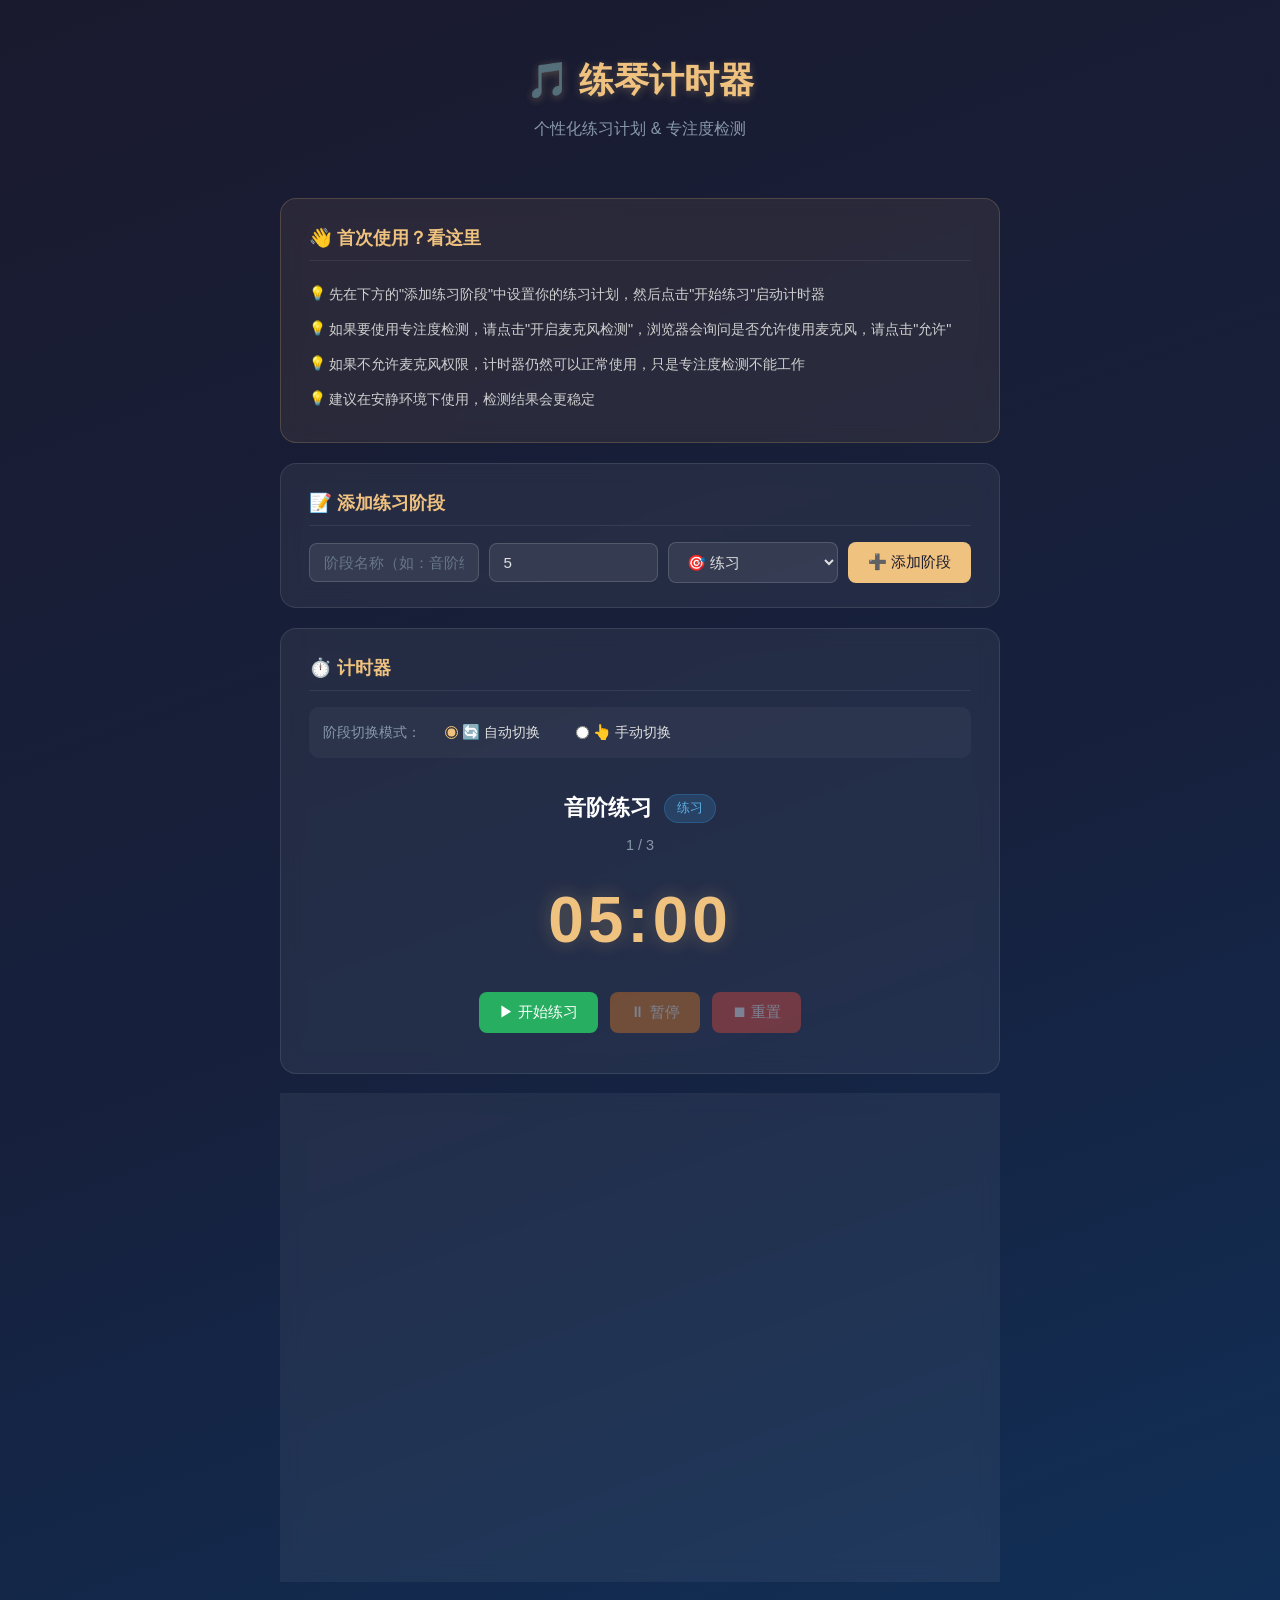
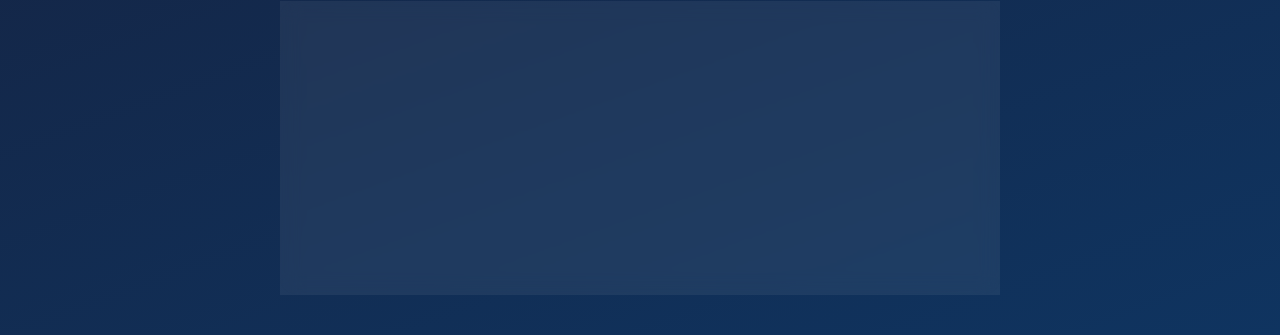
==== index.html @ 2e5b9e62 "Add files via upload" ====
<!DOCTYPE html>
<html lang="zh-CN">
<head>
    <meta charset="UTF-8">
    <meta name="viewport" content="width=device-width, initial-scale=1.0">
    <title>个性化练琴计时器与专注度检测</title>
    <link rel="stylesheet" href="style.css">
</head>
<body>
    <div class="container">
        <!-- 页面标题 -->
        <header>
            <h1>🎵 练琴计时器</h1>
            <p class="subtitle">个性化练习计划 & 专注度检测</p>
        </header>

        <!-- 首次使用提示 -->
        <section class="welcome-tips">
            <h2>👋 首次使用？看这里</h2>
            <ul class="tips-list">
                <li>先在下方的"添加练习阶段"中设置你的练习计划，然后点击"开始练习"启动计时器</li>
                <li>如果要使用专注度检测，请点击"开启麦克风检测"，浏览器会询问是否允许使用麦克风，请点击"允许"</li>
                <li>如果不允许麦克风权限，计时器仍然可以正常使用，只是专注度检测不能工作</li>
                <li>建议在安静环境下使用，检测结果会更稳定</li>
            </ul>
        </section>

        <!-- 添加阶段表单 -->
        <section class="add-stage">
            <h2>📝 添加练习阶段</h2>
            <div class="form-row">
                <input type="text" id="stageName" placeholder="阶段名称（如：音阶练习）" maxlength="20">
                <input type="number" id="stageMinutes" placeholder="分钟数" min="1" max="999" value="5">
                <select id="stageType">
                    <option value="练习">🎯 练习</option>
                    <option value="休息">☕ 休息</option>
                </select>
                <button id="addBtn" class="btn btn-primary">➕ 添加阶段</button>
            </div>
        </section>


        <!-- 计时器区域 -->
        <section class="timer-section">
            <h2>⏱️ 计时器</h2>

            <!-- 阶段切换模式选择 -->
            <div class="switch-mode">
                <span class="switch-label">阶段切换模式：</span>
                <label class="switch-option">
                    <input type="radio" name="switchMode" value="auto" checked>
                    <span>🔄 自动切换</span>
                </label>
                <label class="switch-option">
                    <input type="radio" name="switchMode" value="manual">
                    <span>👆 手动切换</span>
                </label>
            </div>

            <div class="timer-display">
                <!-- 当前阶段信息 -->
                <div class="stage-info">
                    <span id="currentStageName">--</span>
                    <span class="stage-badge" id="currentStageType">--</span>
                </div>
                <!-- 进度信息 -->
                <div class="progress-info">
                    <span id="currentIndex">0</span> / <span id="totalStages">0</span>
                </div>
                <!-- 倒计时显示 -->
                <div class="countdown" id="countdown">00:00</div>
                <!-- 控制按钮 -->
                <div class="controls">
                    <button id="startBtn" class="btn btn-success">▶ 开始练习</button>

                    <button id="pauseBtn" class="btn btn-warning" disabled>⏸ 暂停</button>
                    <button id="resetBtn" class="btn btn-danger" disabled>⏹ 重置</button>
                </div>
                <!-- 手动切换模式按钮（默认隐藏） -->
                <div id="manualControls" class="manual-controls" style="display: none;">
                    <p class="manual-hint">当前阶段已完成，请选择操作：</p>
                    <div class="manual-buttons">
                        <button id="nextManualBtn" class="btn btn-success">➡️ 进入下一阶段</button>
                        <button id="retryBtn" class="btn btn-warning">🔁 再练一次当前阶段</button>
                        <button id="endBtn" class="btn btn-danger">⏹ 结束练习</button>
                    </div>
                </div>
            </div>
        </section>


        <!-- 专注度检测区域 -->
        <section class="focus-section">
            <h2>🎤 专注度检测</h2>

            <!-- 检测模式选择 -->
            <div class="focus-mode-select">
                <span class="switch-label">检测模式：</span>
                <label class="switch-option">
                    <input type="radio" name="focusMode" value="simple" id="modeSimple">
                    <span>🔊 简单音量检测</span>
                </label>
                <label class="switch-option">
                    <input type="radio" name="focusMode" value="piano" id="modePiano" checked>
                    <span>🎹 钢琴频段检测</span>
                </label>
            </div>

            <!-- 麦克风控制 -->
            <div class="focus-controls">
                <button id="micBtn" class="btn btn-secondary">🎙️ 开启麦克风检测</button>
                <span class="mic-status" id="micStatus">已关闭</span>
            </div>

            <!-- 音量可视化 -->
            <div class="volume-bar-container">
                <div class="volume-bar" id="volumeBar"></div>
            </div>

            <!-- 实时检测数据 -->
            <div class="focus-data-grid">
                <div class="focus-data-item">
                    <span class="focus-data-label">当前音量</span>
                    <span class="focus-data-value" id="focusDb">-- dB</span>
                </div>
                <div class="focus-data-item">
                    <span class="focus-data-label">钢琴频段占比</span>
                    <span class="focus-data-value" id="focusPianoRatio">--%</span>
                </div>
                <div class="focus-data-item">
                    <span class="focus-data-label">检测模式</span>
                    <span class="focus-data-value" id="focusModeLabel">钢琴频段</span>
                </div>
                <div class="focus-data-item">
                    <span class="focus-data-label">未检测时间</span>
                    <span class="focus-data-value" id="focusIdleTime">0 秒</span>
                </div>
                <div class="focus-data-item">
                    <span class="focus-data-label">专注提醒次数</span>
                    <span class="focus-data-value" id="focusReminderDisplay">0</span>
                </div>
            </div>

            <!-- 专注度状态 -->
            <div class="focus-status" id="focusStatus">等待开始检测...</div>

            <!-- 高级检测设置（可折叠） -->
            <details class="advanced-settings" id="advancedSettings">
                <summary>⚙️ 高级检测设置</summary>
                <div class="settings-grid">
                    <div class="setting-item">
                        <label>音量阈值（dB）</label>
                        <input type="number" id="settingVolumeThreshold" value="-45" min="-80" max="0" step="1">
                    </div>
                    <div class="setting-item">
                        <label>钢琴频率下限（Hz）</label>
                        <input type="number" id="settingFreqLow" value="80" min="20" max="2000" step="1">
                    </div>
                    <div class="setting-item">
                        <label>钢琴频率上限（Hz）</label>
                        <input type="number" id="settingFreqHigh" value="4200" min="200" max="8000" step="1">
                    </div>
                    <div class="setting-item">
                        <label>频段能量占比阈值（%）</label>
                        <input type="number" id="settingRatioThreshold" value="45" min="10" max="90" step="1">
                    </div>
                    <div class="setting-item">
                        <label>静音提醒时间（秒）</label>
                        <input type="number" id="settingSilentTimeout" value="20" min="5" max="120" step="1">
                    </div>
                </div>
            </details>

            <!-- 说明文字 -->
            <p class="focus-disclaimer">
                ⚠️ 本功能基于音量阈值和频谱能量分布进行判断，可减少部分环境噪音误判，但不等同于专业钢琴声音识别模型。实际结果可能受麦克风质量、环境噪音和设备差异影响。
            </p>
        </section>


        <!-- 阶段列表 -->
        <section class="stage-list-section">
            <h2>📋 阶段列表</h2>
            <ul id="stageList" class="stage-list"></ul>
        </section>
    </div>

    <!-- 练习完成总结弹窗 -->
    <div id="summaryModal" class="modal-overlay" style="display: none;">
        <div class="modal-content">
            <h2>🎉 练习完成！</h2>
            <div class="summary-stats">
                <div class="summary-item">
                    <span class="summary-icon">⏱️</span>
                    <span class="summary-label">总练习时长</span>
                    <span class="summary-value" id="summaryTotalTime">0 分钟</span>
                </div>
                <div class="summary-item">
                    <span class="summary-icon">📋</span>
                    <span class="summary-label">完成阶段数</span>
                    <span class="summary-value" id="summaryStageCount">0</span>
                </div>
                <div class="summary-item">
                    <span class="summary-icon">🎤</span>
                    <span class="summary-label">专注提醒次数</span>
                    <span class="summary-value" id="summaryFocusCount">0</span>
                </div>
                <div class="summary-item">
                    <span class="summary-icon">🏆</span>
                    <span class="summary-label">完成状态</span>
                    <span class="summary-value" id="summaryStatus">全部完成</span>
                </div>
            </div>
            <div class="modal-buttons">
                <button id="restartBtn" class="btn btn-success">🔄 重新开始</button>
                <button id="closeModalBtn" class="btn btn-secondary">关闭</button>
            </div>
        </div>
    </div>

    <script src="script.js"></script>
</body>

</html>
---- style.css ----
/* ===== 全局重置与基础样式 ===== */
* {
    margin: 0;
    padding: 0;
    box-sizing: border-box;
}

body {
    font-family: -apple-system, BlinkMacSystemFont, "Segoe UI", "PingFang SC",
        "Microsoft YaHei", "Helvetica Neue", Arial, sans-serif;
    background: linear-gradient(160deg, #1a1a2e 0%, #16213e 50%, #0f3460 100%);
    min-height: 100vh;
    color: #e0e0e0;
    line-height: 1.6;
    padding: 20px;
}

/* ===== 容器 ===== */
.container {
    max-width: 720px;
    margin: 0 auto;
}

/* ===== 页头 ===== */
header {
    text-align: center;
    margin-bottom: 32px;
    padding: 32px 0 24px;
}

header h1 {
    font-size: 2.2rem;
    color: #f0c27f;
    margin-bottom: 8px;
    text-shadow: 0 2px 8px rgba(240, 194, 127, 0.3);
}

.subtitle {
    font-size: 1rem;
    color: #8899aa;
}

/* ===== 首次使用提示 ===== */
.welcome-tips {
    background: rgba(240, 194, 127, 0.08);
    border: 1px solid rgba(240, 194, 127, 0.2);
}

.tips-list {
    list-style: none;
    padding: 0;
}

.tips-list li {
    padding: 6px 0;
    padding-left: 20px;
    position: relative;
    color: #d0d0d0;
    font-size: 0.9rem;
    line-height: 1.6;
}

.tips-list li::before {
    content: "💡";
    position: absolute;
    left: 0;
    top: 6px;
    font-size: 0.85rem;
}

/* ===== 通用卡片区域 ===== */
section {
    background: rgba(255, 255, 255, 0.06);
    backdrop-filter: blur(10px);
    border: 1px solid rgba(255, 255, 255, 0.1);
    border-radius: 16px;
    padding: 24px 28px;
    margin-bottom: 20px;
}

h2 {
    font-size: 1.15rem;
    color: #f0c27f;
    margin-bottom: 16px;
    padding-bottom: 8px;
    border-bottom: 1px solid rgba(255, 255, 255, 0.08);
}

/* ===== 表单样式 ===== */
.form-row {
    display: flex;
    flex-wrap: wrap;
    gap: 10px;
    align-items: center;
}

.form-row input,
.form-row select {
    flex: 1;
    min-width: 120px;
    padding: 10px 14px;
    border: 1px solid rgba(255, 255, 255, 0.15);
    border-radius: 8px;
    background: rgba(255, 255, 255, 0.08);
    color: #e0e0e0;
    font-size: 0.95rem;
    outline: none;
    transition: border-color 0.2s;
}

.form-row input::placeholder {
    color: #667788;
}

.form-row input:focus,
.form-row select:focus {
    border-color: #f0c27f;
}

.form-row select option {
    background: #1a1a2e;
    color: #e0e0e0;
}

/* ===== 按钮通用样式 ===== */
.btn {
    padding: 10px 20px;
    border: none;
    border-radius: 8px;
    font-size: 0.95rem;
    cursor: pointer;
    transition: all 0.2s;
    font-weight: 500;
    white-space: nowrap;
}

.btn:disabled {
    opacity: 0.4;
    cursor: not-allowed;
}

.btn-primary {
    background: #f0c27f;
    color: #1a1a2e;
}
.btn-primary:hover:not(:disabled) {
    background: #e5b06a;
    transform: translateY(-1px);
}

.btn-success {
    background: #27ae60;
    color: #fff;
}
.btn-success:hover:not(:disabled) {
    background: #219a52;
    transform: translateY(-1px);
}

.btn-warning {
    background: #e67e22;
    color: #fff;
}
.btn-warning:hover:not(:disabled) {
    background: #d35400;
    transform: translateY(-1px);
}

.btn-danger {
    background: #e74c3c;
    color: #fff;
}
.btn-danger:hover:not(:disabled) {
    background: #c0392b;
    transform: translateY(-1px);
}

.btn-secondary {
    background: rgba(255, 255, 255, 0.1);
    color: #e0e0e0;
    border: 1px solid rgba(255, 255, 255, 0.15);
}
.btn-secondary:hover:not(:disabled) {
    background: rgba(255, 255, 255, 0.18);
}

/* ===== 阶段切换模式选择 ===== */
.switch-mode {
    display: flex;
    align-items: center;
    gap: 12px;
    margin-bottom: 16px;
    padding: 10px 14px;
    background: rgba(255, 255, 255, 0.04);
    border-radius: 10px;
    flex-wrap: wrap;
}

.switch-label {
    font-size: 0.9rem;
    color: #8899aa;
}

.switch-option {
    display: flex;
    align-items: center;
    gap: 4px;
    cursor: pointer;
    font-size: 0.9rem;
    color: #e0e0e0;
    padding: 4px 12px;
    border-radius: 6px;
    transition: background 0.2s;
}

.switch-option:hover {
    background: rgba(255, 255, 255, 0.08);
}

.switch-option input[type="radio"] {
    accent-color: #f0c27f;
}

/* ===== 手动切换模式按钮 ===== */
.manual-controls {
    margin-top: 16px;
    padding: 16px;
    border-radius: 10px;
    background: rgba(240, 194, 127, 0.08);
    border: 1px solid rgba(240, 194, 127, 0.2);
}

.manual-hint {
    font-size: 0.95rem;
    color: #f0c27f;
    margin-bottom: 12px;
    text-align: center;
}

.manual-buttons {
    display: flex;
    justify-content: center;
    gap: 10px;
    flex-wrap: wrap;
}

/* ===== 计时器区域 ===== */
.timer-display {
    text-align: center;
    padding: 16px 0;
}

.stage-info {
    display: flex;
    align-items: center;
    justify-content: center;
    gap: 12px;
    margin-bottom: 8px;
}

#currentStageName {
    font-size: 1.4rem;
    font-weight: 600;
    color: #fff;
}

.stage-badge {
    font-size: 0.8rem;
    padding: 3px 12px;
    border-radius: 20px;
    background: rgba(255, 255, 255, 0.1);
    border: 1px solid rgba(255, 255, 255, 0.2);
}

.progress-info {
    font-size: 0.9rem;
    color: #8899aa;
    margin-bottom: 12px;
}

.countdown {
    font-size: 4rem;
    font-weight: 700;
    color: #f0c27f;
    font-variant-numeric: tabular-nums;
    letter-spacing: 4px;
    margin-bottom: 20px;
    text-shadow: 0 0 20px rgba(240, 194, 127, 0.3);
}

.controls {
    display: flex;
    justify-content: center;
    gap: 12px;
    flex-wrap: wrap;
}

/* ===== 专注度检测区域 ===== */

/* 检测模式选择 */
.focus-mode-select {
    display: flex;
    align-items: center;
    gap: 12px;
    margin-bottom: 16px;
    padding: 10px 14px;
    background: rgba(255, 255, 255, 0.04);
    border-radius: 10px;
    flex-wrap: wrap;
}

/* 实时检测数据网格 */
.focus-data-grid {
    display: grid;
    grid-template-columns: repeat(auto-fit, minmax(110px, 1fr));
    gap: 8px;
    margin-bottom: 12px;
}

.focus-data-item {
    background: rgba(255, 255, 255, 0.04);
    border: 1px solid rgba(255, 255, 255, 0.06);
    border-radius: 8px;
    padding: 8px 10px;
    text-align: center;
}

.focus-data-label {
    display: block;
    font-size: 0.75rem;
    color: #8899aa;
    margin-bottom: 2px;
}

.focus-data-value {
    display: block;
    font-size: 0.95rem;
    font-weight: 600;
    color: #e0e0e0;
}

/* 高级检测设置 */
.advanced-settings {
    margin-top: 12px;
    margin-bottom: 12px;
    background: rgba(255, 255, 255, 0.03);
    border: 1px solid rgba(255, 255, 255, 0.08);
    border-radius: 10px;
    padding: 0;
    backdrop-filter: none;
}

.advanced-settings summary {
    cursor: pointer;
    padding: 10px 14px;
    font-size: 0.9rem;
    color: #8899aa;
    user-select: none;
}

.advanced-settings summary:hover {
    color: #f0c27f;
}

.settings-grid {
    display: grid;
    grid-template-columns: repeat(auto-fit, minmax(140px, 1fr));
    gap: 10px;
    padding: 0 14px 14px;
}

.setting-item {
    display: flex;
    flex-direction: column;
    gap: 4px;
}

.setting-item label {
    font-size: 0.8rem;
    color: #8899aa;
}

.setting-item input {
    padding: 6px 10px;
    border: 1px solid rgba(255, 255, 255, 0.12);
    border-radius: 6px;
    background: rgba(255, 255, 255, 0.06);
    color: #e0e0e0;
    font-size: 0.85rem;
    outline: none;
}

.setting-item input:focus {
    border-color: #f0c27f;
}

/* 说明文字 */
.focus-disclaimer {
    font-size: 0.78rem;
    color: #667788;
    line-height: 1.5;
    margin-top: 8px;
    padding: 8px 10px;
    background: rgba(255, 255, 255, 0.03);
    border-radius: 6px;
    border-left: 3px solid rgba(240, 194, 127, 0.3);
}

/* 专注度状态颜色 */
.focus-status.idle {
    color: #8899aa;
    background: rgba(255, 255, 255, 0.04);
    border: 1px solid rgba(255, 255, 255, 0.08);
}

.focus-status.practicing {
    color: #27ae60;
    background: rgba(39, 174, 96, 0.12);
    border: 1px solid rgba(39, 174, 96, 0.25);
}

.focus-status.low-volume {
    color: #95a5a6;
    background: rgba(149, 165, 166, 0.1);
    border: 1px solid rgba(149, 165, 166, 0.15);
}

.focus-status.not-piano {
    color: #f39c12;
    background: rgba(243, 156, 18, 0.12);
    border: 1px solid rgba(243, 156, 18, 0.25);
}

.focus-status.warning {
    color: #e74c3c;
    background: rgba(231, 76, 60, 0.15);
    border: 1px solid rgba(231, 76, 60, 0.3);
}

/* 保留旧类名兼容 */
.focus-controls {
    display: flex;
    align-items: center;
    gap: 12px;
    margin-bottom: 16px;
    flex-wrap: wrap;
}

.mic-status {
    font-size: 0.85rem;
    color: #8899aa;
}

/* 音量条 */
.volume-bar-container {
    height: 8px;
    background: rgba(255, 255, 255, 0.08);
    border-radius: 4px;
    overflow: hidden;
    margin-bottom: 12px;
}

.volume-bar {
    height: 100%;
    width: 0%;
    background: linear-gradient(90deg, #27ae60, #f0c27f, #e74c3c);
    border-radius: 4px;
    transition: width 0.1s ease;
}

.focus-status {
    font-size: 0.9rem;
    color: #8899aa;
    padding: 8px 12px;
    border-radius: 8px;
    background: rgba(255, 255, 255, 0.04);
    text-align: center;
}

.focus-status.warning {
    color: #e74c3c;
    background: rgba(231, 76, 60, 0.15);
    border: 1px solid rgba(231, 76, 60, 0.3);
}

.focus-status.ok {
    color: #27ae60;
    background: rgba(39, 174, 96, 0.1);
    border: 1px solid rgba(39, 174, 96, 0.2);
}

/* ===== 阶段列表 ===== */
.stage-list {
    list-style: none;
}

.stage-list li {
    display: flex;
    align-items: center;
    justify-content: space-between;
    padding: 12px 16px;
    margin-bottom: 8px;
    border-radius: 10px;
    background: rgba(255, 255, 255, 0.04);
    border: 1px solid rgba(255, 255, 255, 0.06);
    transition: all 0.2s;
}

.stage-list li:hover {
    background: rgba(255, 255, 255, 0.08);
}

.stage-list li.active {
    border-color: #f0c27f;
    background: rgba(240, 194, 127, 0.1);
    box-shadow: 0 0 12px rgba(240, 194, 127, 0.1);
}

.stage-list li.completed {
    opacity: 0.5;
}

.stage-list .stage-item-name {
    font-weight: 500;
}

.stage-list .stage-item-type {
    font-size: 0.8rem;
    padding: 2px 10px;
    border-radius: 12px;
    background: rgba(255, 255, 255, 0.08);
}

.stage-list .stage-item-time {
    color: #8899aa;
    font-size: 0.9rem;
}

.stage-list .delete-btn {
    background: none;
    border: none;
    color: #e74c3c;
    cursor: pointer;
    font-size: 1.1rem;
    padding: 4px 8px;
    border-radius: 6px;
    transition: background 0.2s;
}

.stage-list .delete-btn:hover {
    background: rgba(231, 76, 60, 0.2);
}

/* ===== 阶段列表 - 已完成勾选标记 ===== */
.stage-list li.completed .stage-item-name::before {
    content: "✅ ";
}

.stage-list li.completed {
    opacity: 0.6;
}

/* 练习类型标签 - 蓝色 */
.stage-list .stage-item-type[data-type="练习"],
.stage-badge[data-type="练习"] {
    background: rgba(52, 152, 219, 0.2);
    border-color: rgba(52, 152, 219, 0.3);
    color: #5dade2;
}

/* 休息类型标签 - 橙色 */
.stage-list .stage-item-type[data-type="休息"],
.stage-badge[data-type="休息"] {
    background: rgba(230, 126, 34, 0.2);
    border-color: rgba(230, 126, 34, 0.3);
    color: #e67e22;
}

/* ===== 总结弹窗 ===== */
.modal-overlay {
    position: fixed;
    top: 0;
    left: 0;
    width: 100%;
    height: 100%;
    background: rgba(0, 0, 0, 0.7);
    backdrop-filter: blur(6px);
    display: flex;
    align-items: center;
    justify-content: center;
    z-index: 1000;
    padding: 20px;
}

.modal-content {
    background: #1a1a2e;
    border: 1px solid rgba(255, 255, 255, 0.15);
    border-radius: 20px;
    padding: 32px;
    max-width: 440px;
    width: 100%;
    box-shadow: 0 20px 60px rgba(0, 0, 0, 0.5);
    animation: modalIn 0.3s ease;
}

@keyframes modalIn {
    from {
        opacity: 0;
        transform: scale(0.9) translateY(20px);
    }
    to {
        opacity: 1;
        transform: scale(1) translateY(0);
    }
}

.modal-content h2 {
    text-align: center;
    font-size: 1.5rem;
    border-bottom: none;
    margin-bottom: 24px;
}

.summary-stats {
    display: grid;
    grid-template-columns: 1fr 1fr;
    gap: 12px;
    margin-bottom: 24px;
}

.summary-item {
    background: rgba(255, 255, 255, 0.04);
    border: 1px solid rgba(255, 255, 255, 0.08);
    border-radius: 12px;
    padding: 16px;
    text-align: center;
}

.summary-icon {
    display: block;
    font-size: 1.5rem;
    margin-bottom: 6px;
}

.summary-label {
    display: block;
    font-size: 0.8rem;
    color: #8899aa;
    margin-bottom: 4px;
}

.summary-value {
    display: block;
    font-size: 1.1rem;
    font-weight: 600;
    color: #f0c27f;
}

.modal-buttons {
    display: flex;
    gap: 12px;
    justify-content: center;
}

.modal-buttons .btn {
    flex: 1;
    max-width: 180px;
}

/* ===== 空状态提示 ===== */
.empty-hint {
    text-align: center;
    color: #667788;
    padding: 20px;
    font-size: 0.9rem;
}

/* ===== 响应式 ===== */
@media (max-width: 600px) {
    body {
        padding: 12px;
    }

    header h1 {
        font-size: 1.6rem;
    }

    .form-row {
        flex-direction: column;
    }

    .form-row input,
    .form-row select,
    .form-row .btn {
        width: 100%;
        min-width: unset;
    }

    .countdown {
        font-size: 3rem;
    }

    .controls .btn {
        flex: 1;
        min-width: 80px;
    }
}
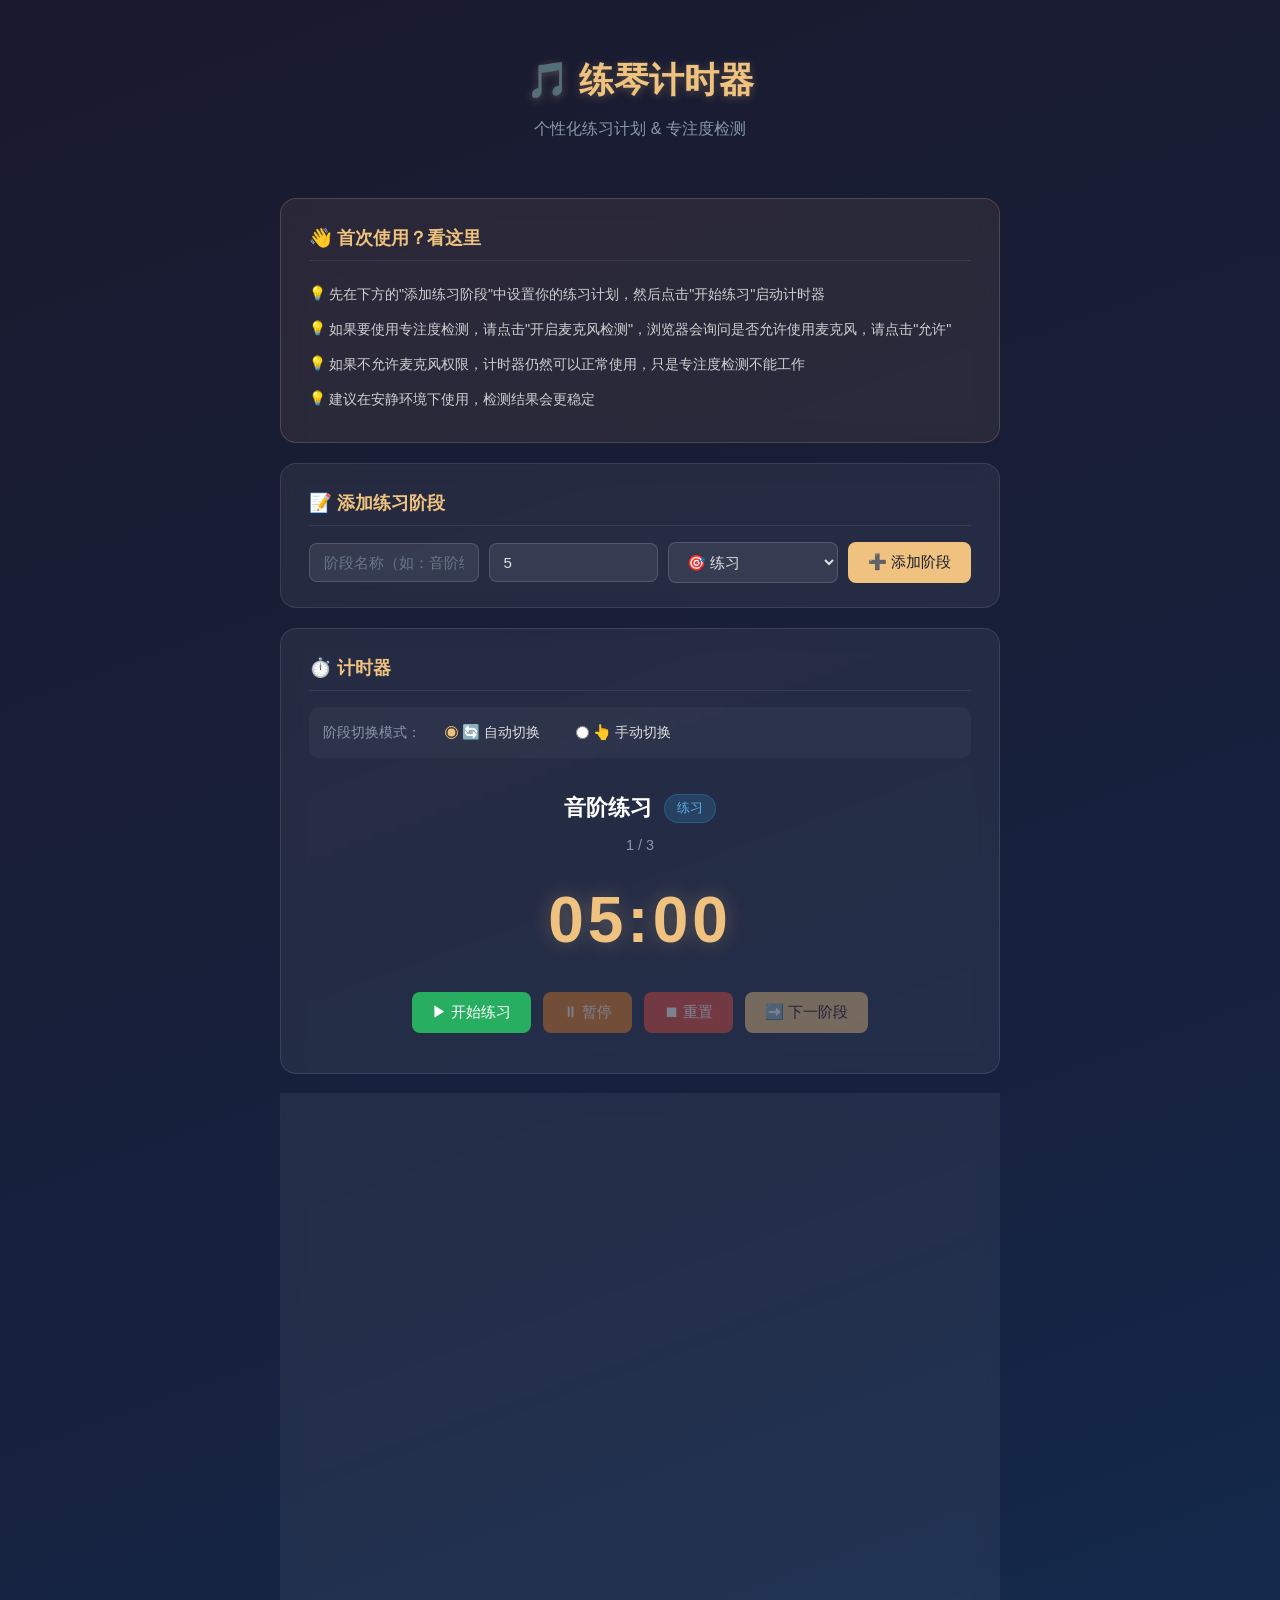
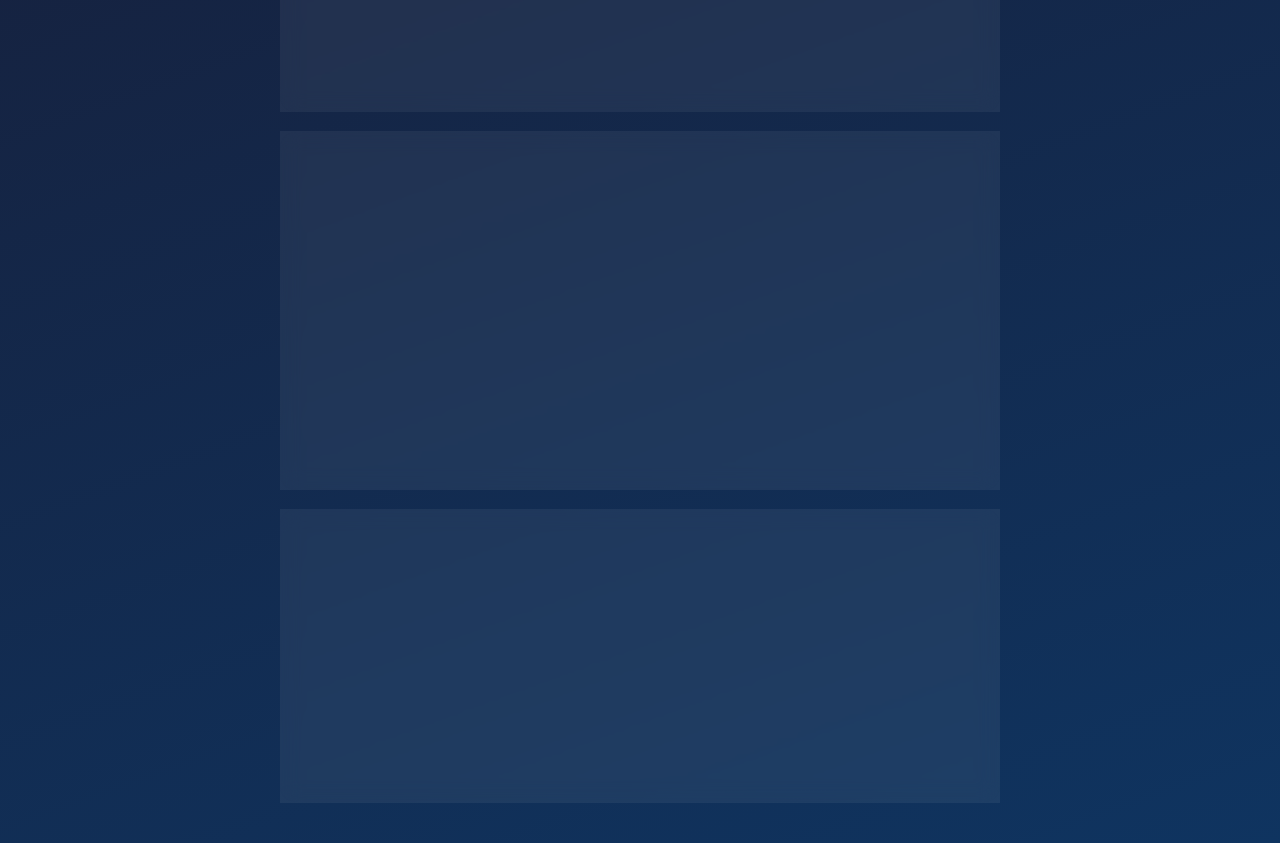
==== commit ae1832b2: "Add files via upload" ====
--- a/index.html
+++ b/index.html
@@ -72,11 +72,11 @@
                 <!-- 控制按钮 -->
                 <div class="controls">
                     <button id="startBtn" class="btn btn-success">▶ 开始练习</button>
-
                     <button id="pauseBtn" class="btn btn-warning" disabled>⏸ 暂停</button>
                     <button id="resetBtn" class="btn btn-danger" disabled>⏹ 重置</button>
-                </div>
-                <!-- 手动切换模式按钮（默认隐藏） -->
+                    <button id="nextStageBtn" class="btn btn-primary" disabled>➡️ 下一阶段</button>
+                </div>
+                <!-- 手动模式提示（倒计时结束后显示） -->
                 <div id="manualControls" class="manual-controls" style="display: none;">
                     <p class="manual-hint">当前阶段已完成，请选择操作：</p>
                     <div class="manual-buttons">
@@ -86,6 +86,7 @@
                     </div>
                 </div>
             </div>
+
         </section>
 
 
@@ -117,6 +118,12 @@
                 <div class="volume-bar" id="volumeBar"></div>
             </div>
 
+            <!-- 环境噪音校准 -->
+            <div class="focus-controls">
+                <button id="calibrateBtn" class="btn btn-secondary">🔇 环境噪音校准</button>
+                <span class="mic-status" id="calibrateStatus">未校准</span>
+            </div>
+
             <!-- 实时检测数据 -->
             <div class="focus-data-grid">
                 <div class="focus-data-item">
@@ -126,6 +133,10 @@
                 <div class="focus-data-item">
                     <span class="focus-data-label">钢琴频段占比</span>
                     <span class="focus-data-value" id="focusPianoRatio">--%</span>
+                </div>
+                <div class="focus-data-item">
+                    <span class="focus-data-label">频谱峰值数</span>
+                    <span class="focus-data-value" id="focusPeakCount">--</span>
                 </div>
                 <div class="focus-data-item">
                     <span class="focus-data-label">检测模式</span>
@@ -165,6 +176,14 @@
                         <input type="number" id="settingRatioThreshold" value="45" min="10" max="90" step="1">
                     </div>
                     <div class="setting-item">
+                        <label>频谱峰值数量阈值</label>
+                        <input type="number" id="settingPeakThreshold" value="3" min="1" max="20" step="1">
+                    </div>
+                    <div class="setting-item">
+                        <label>持续检测时间（秒）</label>
+                        <input type="number" id="settingHoldTime" value="1" min="0.5" max="5" step="0.5">
+                    </div>
+                    <div class="setting-item">
                         <label>静音提醒时间（秒）</label>
                         <input type="number" id="settingSilentTimeout" value="20" min="5" max="120" step="1">
                     </div>
@@ -173,8 +192,57 @@
 
             <!-- 说明文字 -->
             <p class="focus-disclaimer">
-                ⚠️ 本功能基于音量阈值和频谱能量分布进行判断，可减少部分环境噪音误判，但不等同于专业钢琴声音识别模型。实际结果可能受麦克风质量、环境噪音和设备差异影响。
+                ⚠️ 本功能基于音量阈值、钢琴频段能量和频谱峰值进行判断，可减少部分环境噪音误判，但不等同于专业钢琴声音识别模型。实际效果会受到麦克风质量、环境噪音、设备距离和演奏音量影响。
             </p>
+        </section>
+
+
+        <!-- 节拍器区域 -->
+        <section class="metronome-section">
+            <h2>🥁 节拍器</h2>
+
+            <!-- 节拍器控制 -->
+            <div class="metronome-controls">
+                <div class="metronome-row">
+                    <div class="metronome-item">
+                        <label>BPM</label>
+                        <input type="number" id="metronomeBpm" value="80" min="20" max="300" step="1">
+                    </div>
+                    <div class="metronome-item">
+                        <label>拍号</label>
+                        <select id="metronomeTimeSig">
+                            <option value="2/4">2/4</option>
+                            <option value="3/4">3/4</option>
+                            <option value="4/4" selected>4/4</option>
+                            <option value="6/8">6/8</option>
+                        </select>
+                    </div>
+                    <div class="metronome-item">
+                        <label>&nbsp;</label>
+                        <button id="metronomeToggleBtn" class="btn btn-secondary">▶ 开启节拍器</button>
+                    </div>
+                </div>
+                <div class="metronome-row">
+                    <label class="switch-option">
+                        <input type="checkbox" id="metronomeAutoToggle">
+                        <span>练习阶段自动开启节拍器</span>
+                    </label>
+                </div>
+            </div>
+
+            <!-- 节拍视觉反馈 -->
+            <div class="metronome-visual" id="metronomeVisual">
+                <div class="beat-indicators" id="beatIndicators">
+                    <div class="beat-dot" data-beat="1">1</div>
+                    <div class="beat-dot" data-beat="2">2</div>
+                    <div class="beat-dot" data-beat="3">3</div>
+                    <div class="beat-dot" data-beat="4">4</div>
+                </div>
+                <div class="beat-info">
+                    <span id="beatDisplay">--</span>
+                    <span class="beat-bpm" id="bpmDisplay">-- BPM</span>
+                </div>
+            </div>
         </section>
 
 
@@ -192,13 +260,18 @@
             <div class="summary-stats">
                 <div class="summary-item">
                     <span class="summary-icon">⏱️</span>
-                    <span class="summary-label">总练习时长</span>
+                    <span class="summary-label">实际练习时长</span>
                     <span class="summary-value" id="summaryTotalTime">0 分钟</span>
                 </div>
                 <div class="summary-item">
                     <span class="summary-icon">📋</span>
                     <span class="summary-label">完成阶段数</span>
-                    <span class="summary-value" id="summaryStageCount">0</span>
+                    <span class="summary-value" id="summaryStageCount">0 / 0</span>
+                </div>
+                <div class="summary-item">
+                    <span class="summary-icon">⏩</span>
+                    <span class="summary-label">提前切换次数</span>
+                    <span class="summary-value" id="summarySkipCount">0</span>
                 </div>
                 <div class="summary-item">
                     <span class="summary-icon">🎤</span>
@@ -206,6 +279,11 @@
                     <span class="summary-value" id="summaryFocusCount">0</span>
                 </div>
                 <div class="summary-item">
+                    <span class="summary-icon">🥁</span>
+                    <span class="summary-label">节拍器使用</span>
+                    <span class="summary-value" id="summaryMetronomeUsed">否</span>
+                </div>
+                <div class="summary-item">
                     <span class="summary-icon">🏆</span>
                     <span class="summary-label">完成状态</span>
                     <span class="summary-value" id="summaryStatus">全部完成</span>
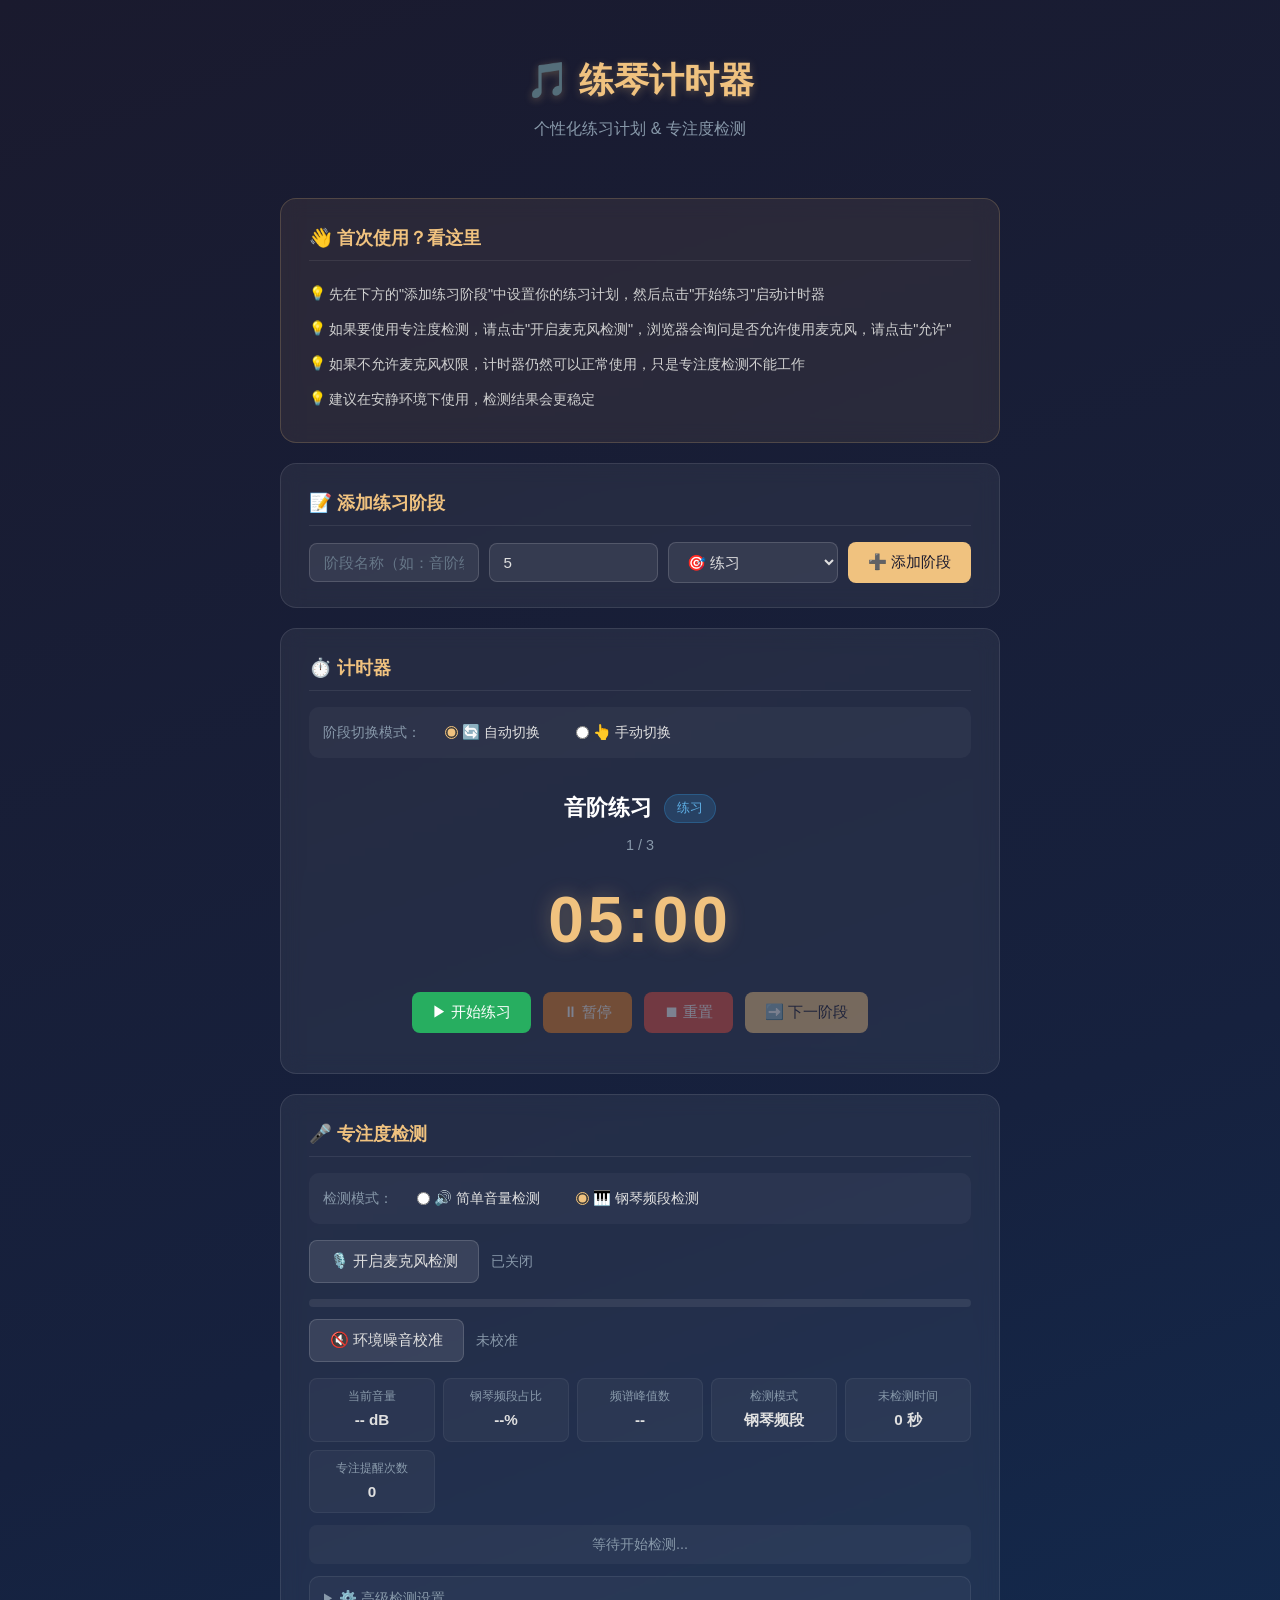
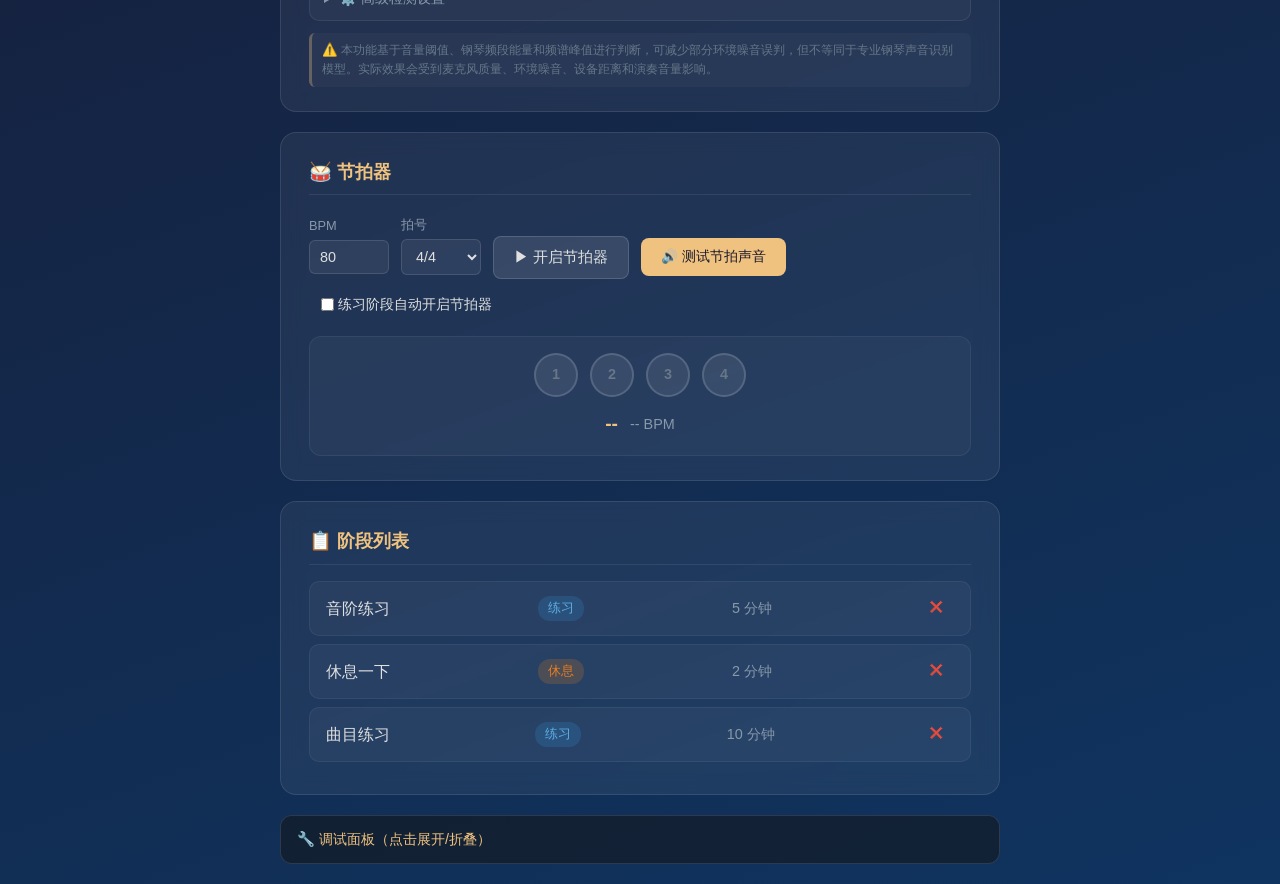
==== commit 3b281e01: "Add files via upload" ====
--- a/index.html
+++ b/index.html
@@ -221,6 +221,10 @@
                         <label>&nbsp;</label>
                         <button id="metronomeToggleBtn" class="btn btn-secondary">▶ 开启节拍器</button>
                     </div>
+                    <div class="metronome-item">
+                        <label>&nbsp;</label>
+                        <button id="testMetronomeBtn" class="btn btn-primary" style="font-size:0.85rem;">🔊 测试节拍声音</button>
+                    </div>
                 </div>
                 <div class="metronome-row">
                     <label class="switch-option">
--- a/style.css
+++ b/style.css
@@ -675,6 +675,124 @@
     font-size: 0.9rem;
 }
 
+/* ===== 节拍器区域 ===== */
+.metronome-controls {
+    margin-bottom: 16px;
+}
+
+.metronome-row {
+    display: flex;
+    align-items: center;
+    gap: 12px;
+    margin-bottom: 10px;
+    flex-wrap: wrap;
+}
+
+.metronome-item {
+    display: flex;
+    flex-direction: column;
+    gap: 4px;
+    min-width: 80px;
+}
+
+.metronome-item label {
+    font-size: 0.8rem;
+    color: #8899aa;
+}
+
+.metronome-item input,
+.metronome-item select {
+    padding: 8px 10px;
+    border: 1px solid rgba(255, 255, 255, 0.12);
+    border-radius: 6px;
+    background: rgba(255, 255, 255, 0.06);
+    color: #e0e0e0;
+    font-size: 0.9rem;
+    outline: none;
+    width: 100%;
+}
+
+.metronome-item input:focus,
+.metronome-item select:focus {
+    border-color: #f0c27f;
+}
+
+.metronome-item select option {
+    background: #1a1a2e;
+    color: #e0e0e0;
+}
+
+/* 节拍视觉反馈 */
+.metronome-visual {
+    text-align: center;
+    padding: 16px;
+    background: rgba(255, 255, 255, 0.03);
+    border-radius: 12px;
+    border: 1px solid rgba(255, 255, 255, 0.06);
+}
+
+.beat-indicators {
+    display: flex;
+    justify-content: center;
+    gap: 12px;
+    margin-bottom: 12px;
+}
+
+.beat-dot {
+    width: 44px;
+    height: 44px;
+    border-radius: 50%;
+    background: rgba(255, 255, 255, 0.08);
+    border: 2px solid rgba(255, 255, 255, 0.15);
+    display: flex;
+    align-items: center;
+    justify-content: center;
+    font-size: 0.9rem;
+    font-weight: 600;
+    color: #667788;
+    transition: all 0.1s ease;
+}
+
+.beat-dot.active-strong {
+    background: #f0c27f;
+    border-color: #f0c27f;
+    color: #1a1a2e;
+    transform: scale(1.2);
+    box-shadow: 0 0 16px rgba(240, 194, 127, 0.5);
+}
+
+.beat-dot.active-weak {
+    background: rgba(240, 194, 127, 0.3);
+    border-color: rgba(240, 194, 127, 0.5);
+    color: #f0c27f;
+    transform: scale(1.05);
+}
+
+.beat-info {
+    display: flex;
+    align-items: center;
+    justify-content: center;
+    gap: 12px;
+}
+
+#beatDisplay {
+    font-size: 1.2rem;
+    font-weight: 600;
+    color: #f0c27f;
+}
+
+.beat-bpm {
+    font-size: 0.9rem;
+    color: #8899aa;
+}
+
+/* 环境噪音偏高状态 */
+.focus-status.high-noise {
+    color: #e67e22;
+    background: rgba(230, 126, 34, 0.12);
+    border: 1px solid rgba(230, 126, 34, 0.25);
+}
+
 /* ===== 响应式 ===== */
 @media (max-width: 600px) {
     body {
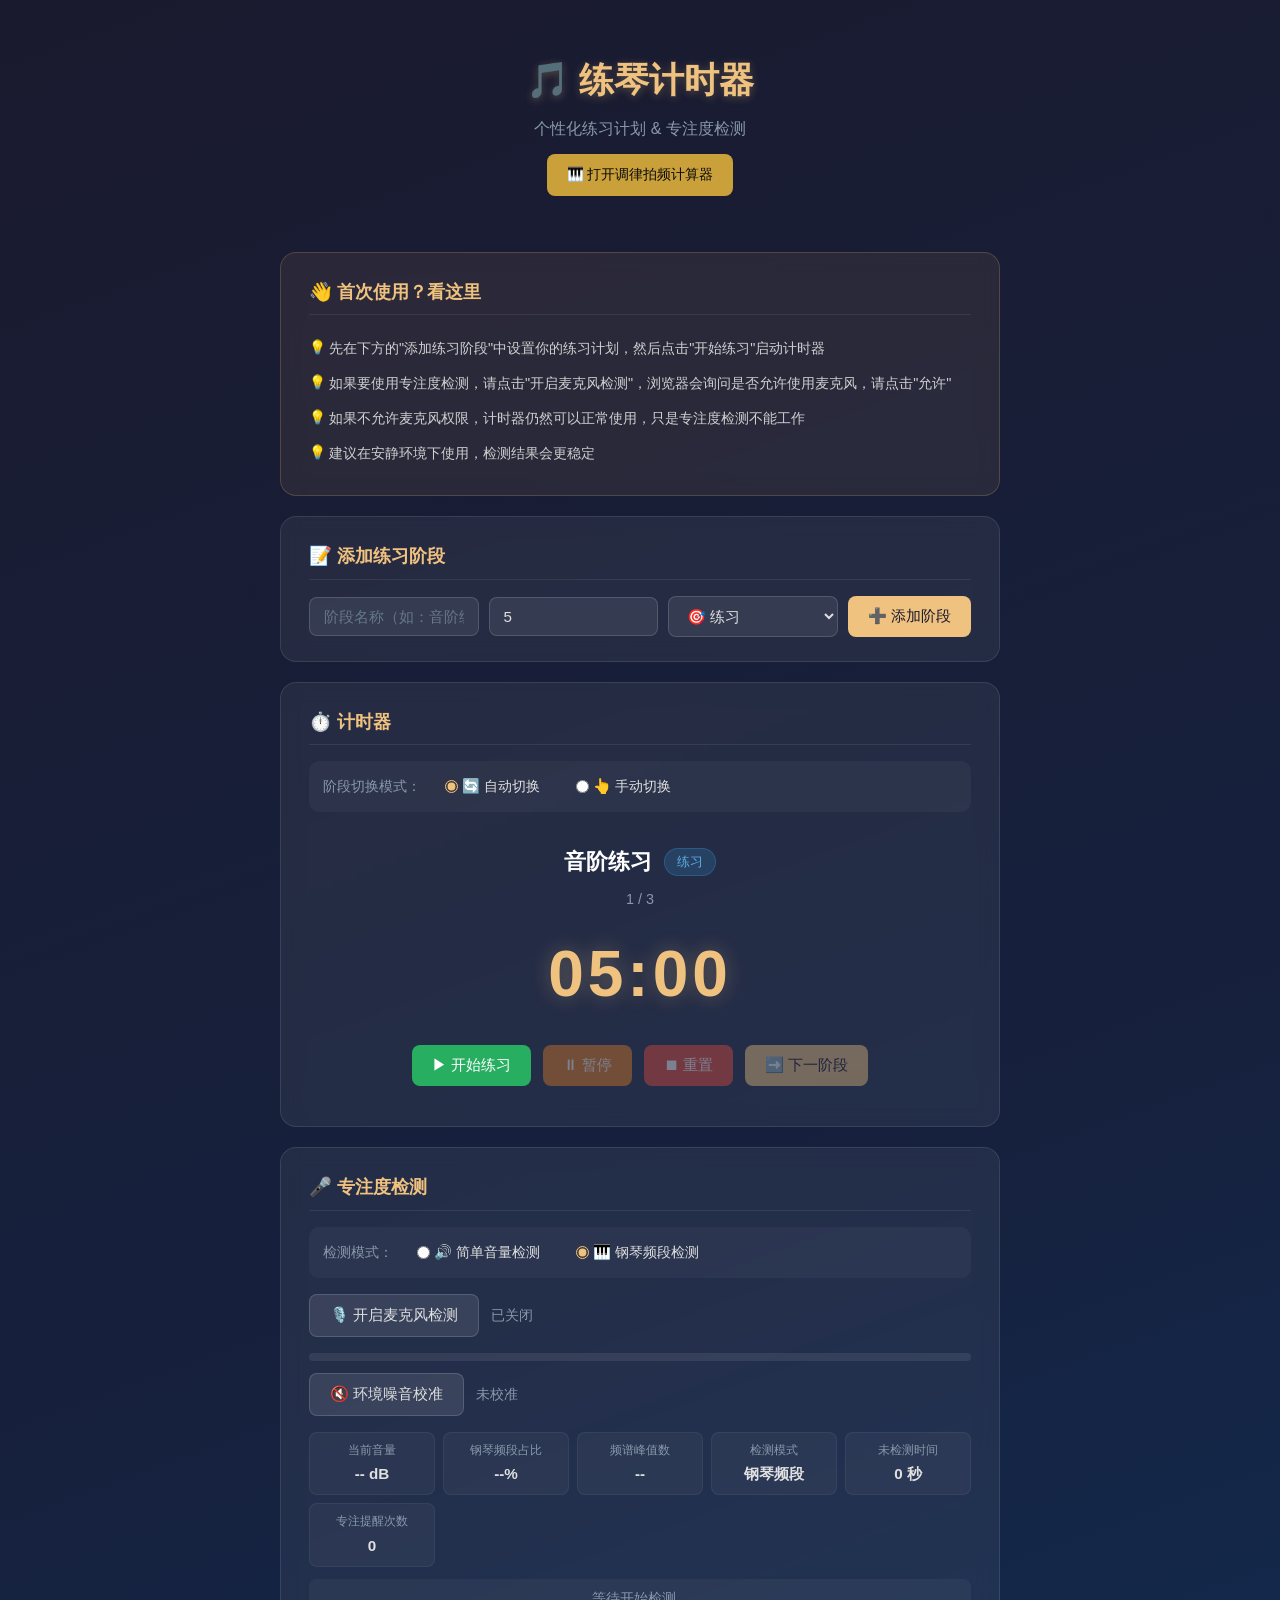
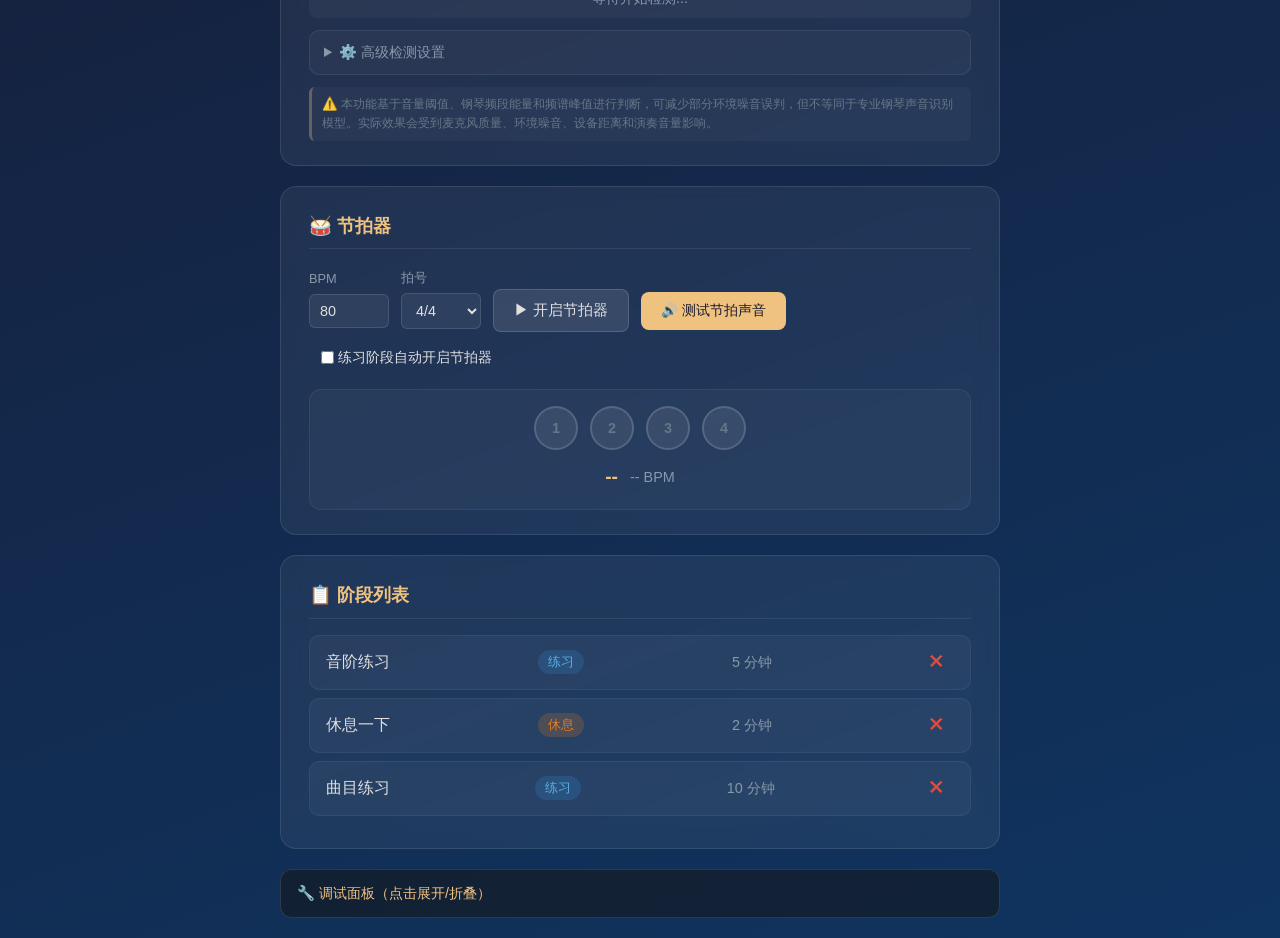
==== commit 3db9da2f: "Add files via upload" ====
--- a/index.html
+++ b/index.html
@@ -12,6 +12,9 @@
         <header>
             <h1>🎵 练琴计时器</h1>
             <p class="subtitle">个性化练习计划 & 专注度检测</p>
+            <div style="margin-top:12px;">
+                <a href="tuning.html" class="btn btn-gold" style="display:inline-block; padding:10px 20px; text-decoration:none; font-size:0.85rem;">🎹 打开调律拍频计算器</a>
+            </div>
         </header>
 
         <!-- 首次使用提示 -->
--- a/style.css
+++ b/style.css
@@ -175,6 +175,15 @@
     transform: translateY(-1px);
 }
 
+.btn-gold {
+    background: #c9a03a;
+    color: #0a0a0a;
+}
+.btn-gold:hover:not(:disabled) {
+    background: #b8922e;
+    transform: translateY(-1px);
+}
+
 .btn-secondary {
     background: rgba(255, 255, 255, 0.1);
     color: #e0e0e0;
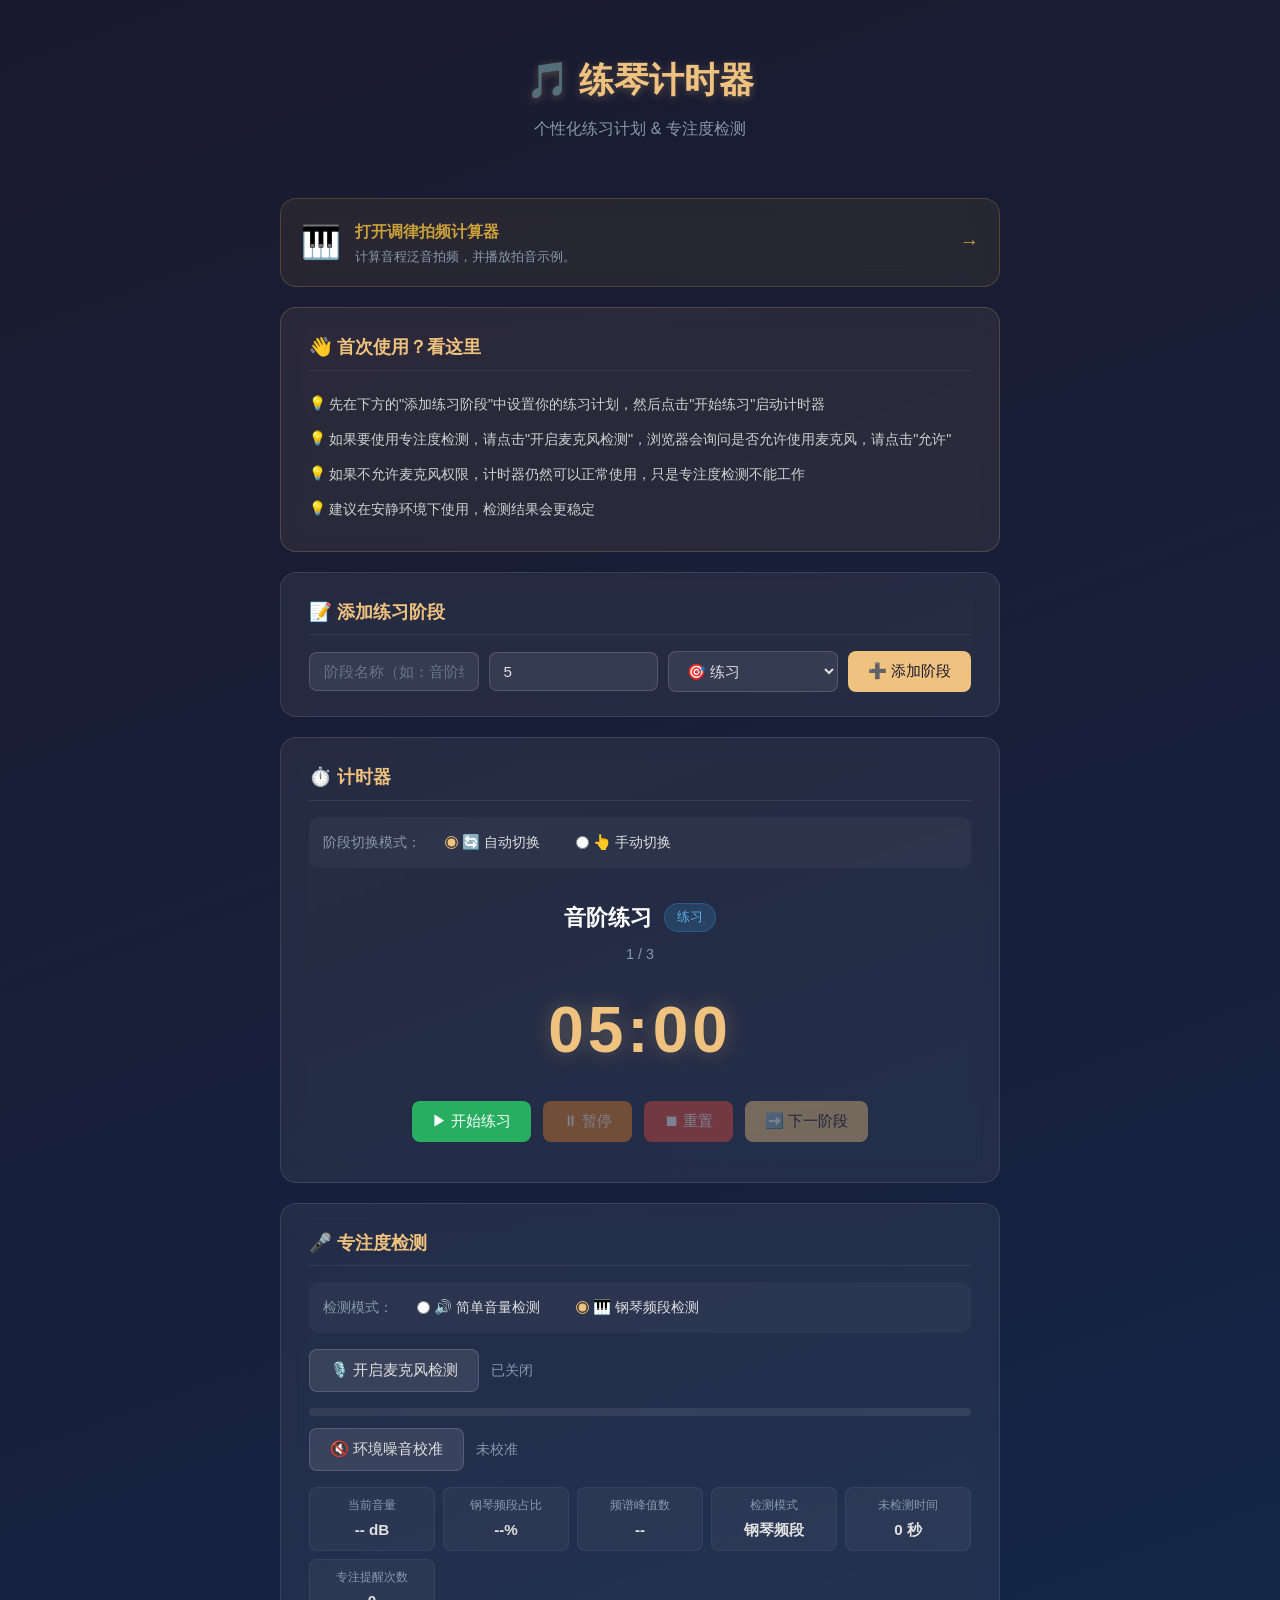
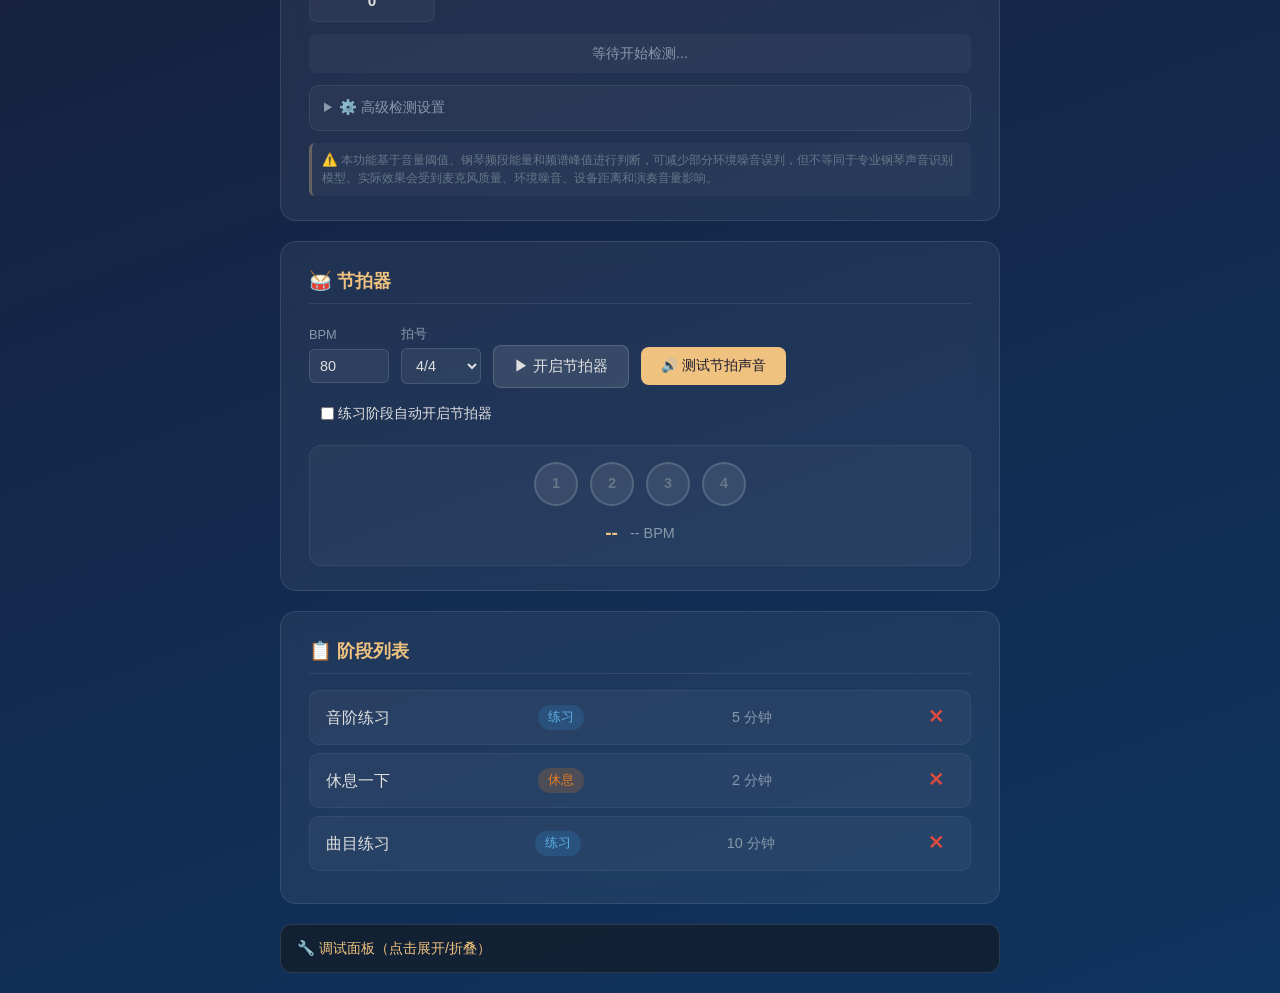
==== commit 4263897e: "Add files via upload" ====
--- a/index.html
+++ b/index.html
@@ -12,10 +12,19 @@
         <header>
             <h1>🎵 练琴计时器</h1>
             <p class="subtitle">个性化练习计划 & 专注度检测</p>
-            <div style="margin-top:12px;">
-                <a href="tuning.html" class="btn btn-gold" style="display:inline-block; padding:10px 20px; text-decoration:none; font-size:0.85rem;">🎹 打开调律拍频计算器</a>
-            </div>
         </header>
+
+        <!-- 调律拍频计算器入口 -->
+        <section class="tuning-entry">
+            <a href="tuning.html" class="tuning-entry-link">
+                <div class="tuning-entry-icon">🎹</div>
+                <div class="tuning-entry-text">
+                    <span class="tuning-entry-title">打开调律拍频计算器</span>
+                    <span class="tuning-entry-desc">计算音程泛音拍频，并播放拍音示例。</span>
+                </div>
+                <div class="tuning-entry-arrow">→</div>
+            </a>
+        </section>
 
         <!-- 首次使用提示 -->
         <section class="welcome-tips">
--- a/style.css
+++ b/style.css
@@ -38,6 +38,57 @@
 .subtitle {
     font-size: 1rem;
     color: #8899aa;
+}
+
+/* ===== 调律拍频计算器入口 ===== */
+.tuning-entry {
+    background: rgba(201, 160, 58, 0.08);
+    border: 1px solid rgba(201, 160, 58, 0.25);
+    border-radius: 16px;
+    padding: 0;
+    margin-bottom: 20px;
+    transition: all 0.2s;
+}
+.tuning-entry:hover {
+    background: rgba(201, 160, 58, 0.14);
+    border-color: rgba(201, 160, 58, 0.4);
+}
+.tuning-entry-link {
+    display: flex;
+    align-items: center;
+    gap: 14px;
+    padding: 18px 20px;
+    text-decoration: none;
+    color: inherit;
+}
+.tuning-entry-icon {
+    font-size: 2rem;
+    flex-shrink: 0;
+}
+.tuning-entry-text {
+    flex: 1;
+    display: flex;
+    flex-direction: column;
+    gap: 3px;
+}
+.tuning-entry-title {
+    font-size: 1rem;
+    font-weight: 600;
+    color: #c9a03a;
+}
+.tuning-entry-desc {
+    font-size: 0.8rem;
+    color: #8899aa;
+    line-height: 1.4;
+}
+.tuning-entry-arrow {
+    font-size: 1.2rem;
+    color: #c9a03a;
+    flex-shrink: 0;
+    transition: transform 0.2s;
+}
+.tuning-entry:hover .tuning-entry-arrow {
+    transform: translateX(4px);
 }
 
 /* ===== 首次使用提示 ===== */
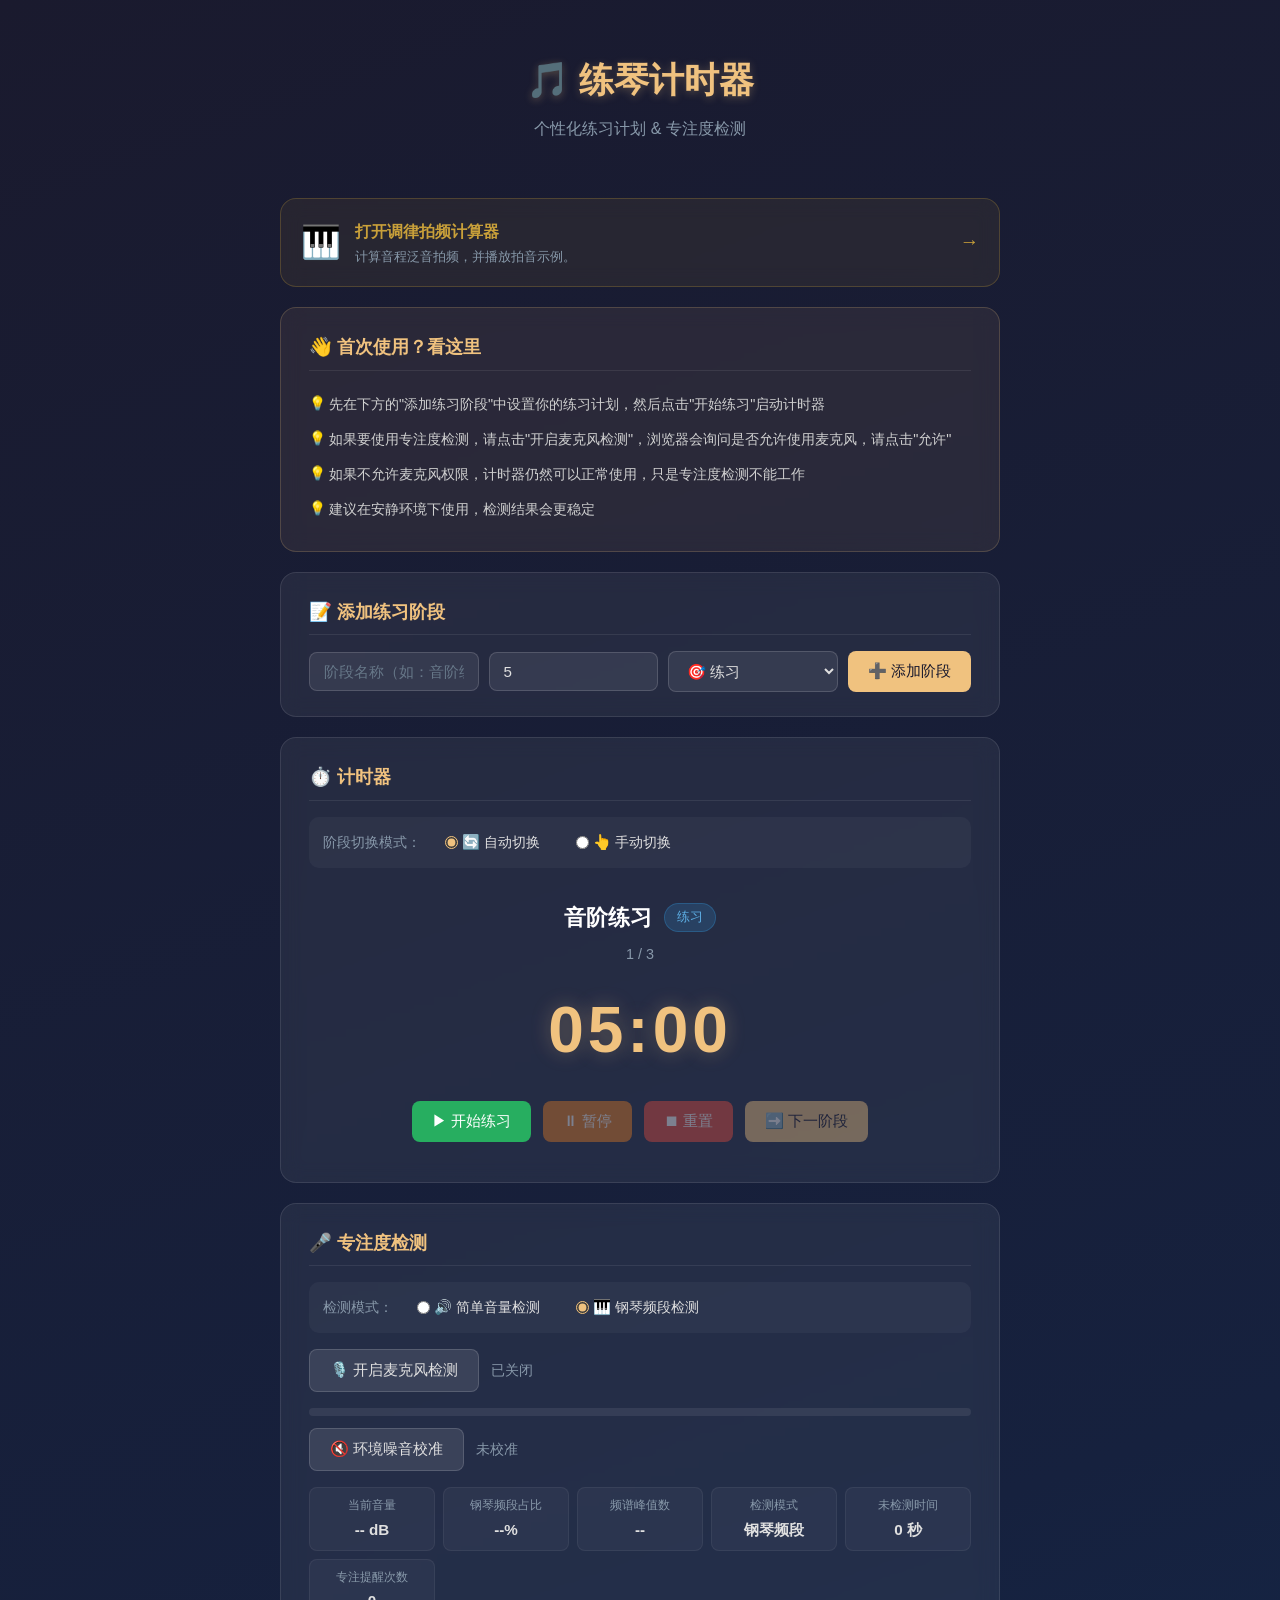
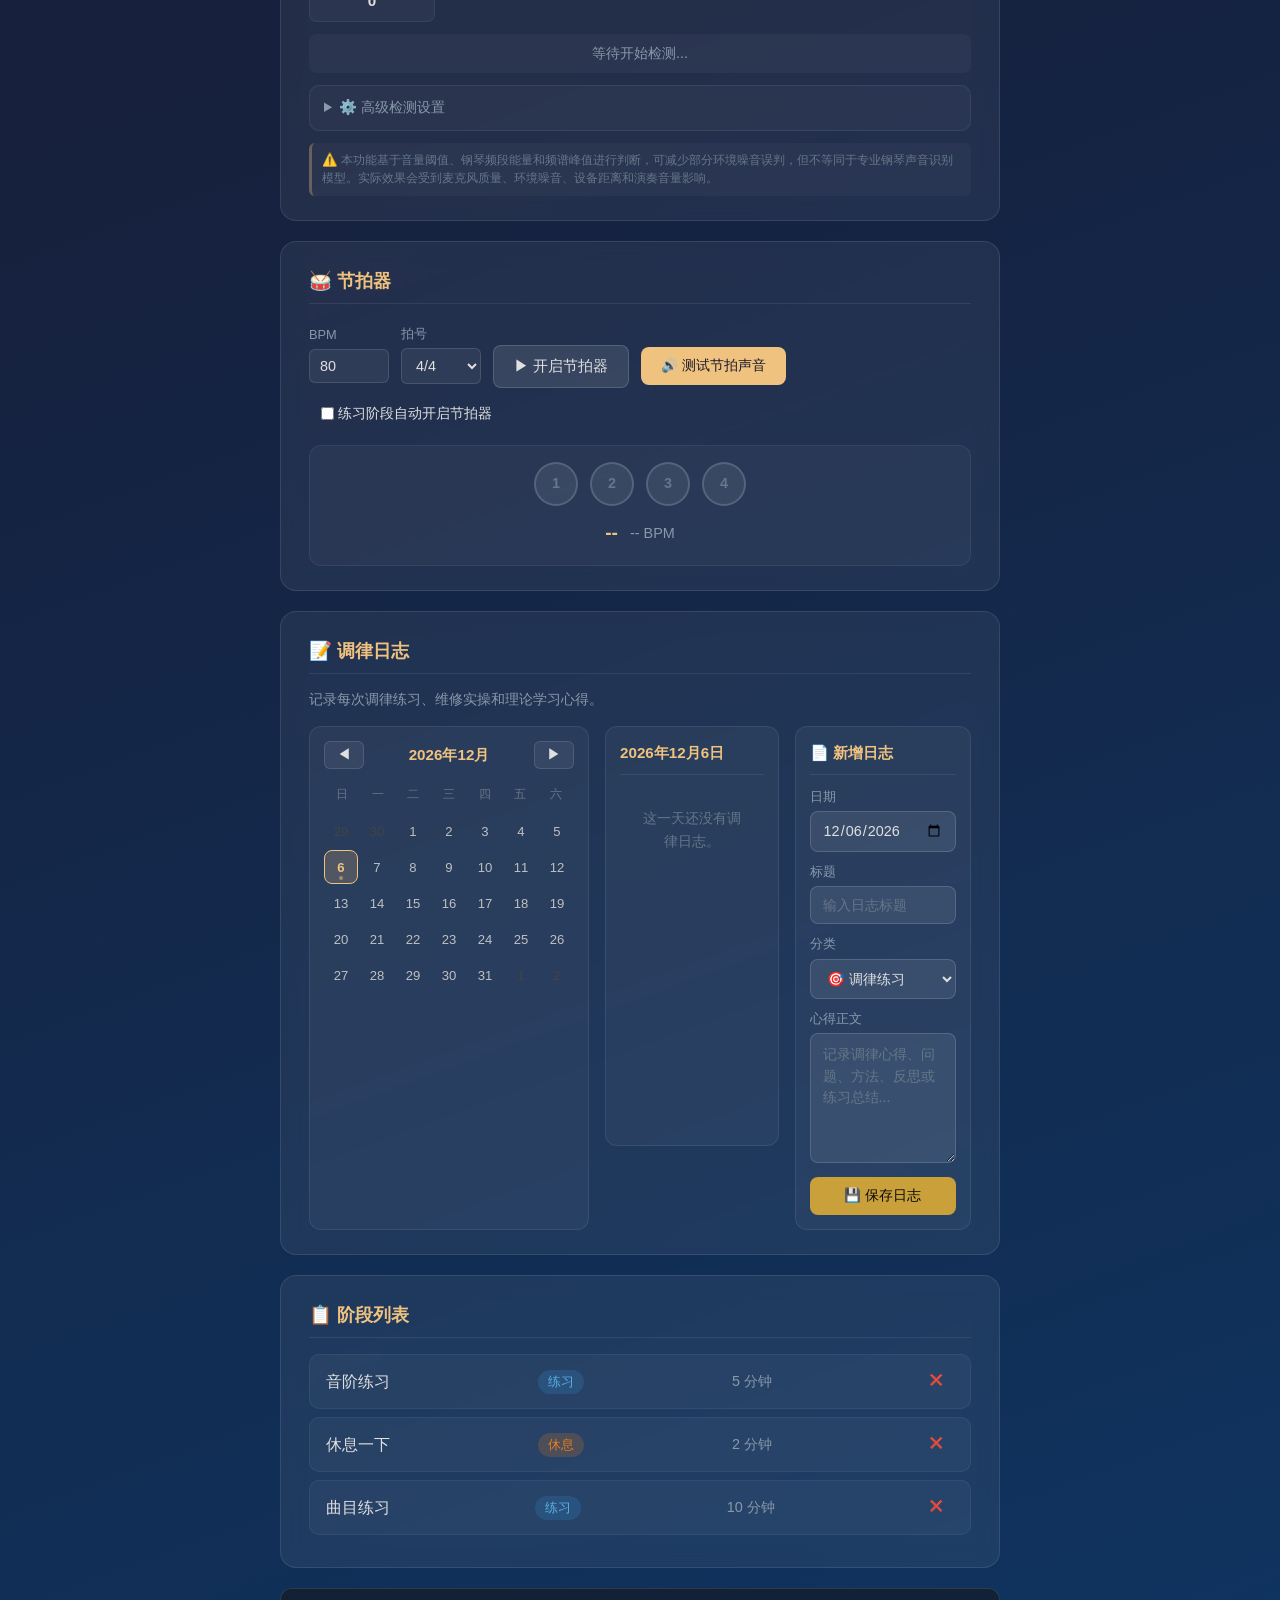
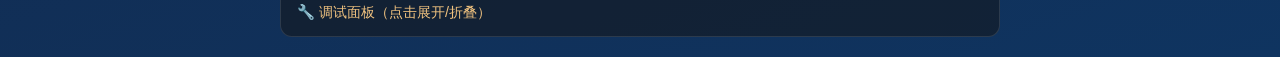
==== commit 0c88fa1a: "Add files via upload" ====
--- a/index.html
+++ b/index.html
@@ -261,6 +261,73 @@
             </div>
         </section>
 
+        <!-- ===== 调律日志模块 ===== -->
+        <section class="tuning-log-section">
+            <h2>📝 调律日志</h2>
+            <p class="section-desc">记录每次调律练习、维修实操和理论学习心得。</p>
+
+            <div class="tuning-log-layout">
+                <!-- 左侧：日历 -->
+                <div class="log-calendar">
+                    <div class="calendar-header">
+                        <button id="prevMonthBtn" class="btn btn-small" title="上个月">◀</button>
+                        <span id="calendarMonthYear" class="calendar-month-year"></span>
+                        <button id="nextMonthBtn" class="btn btn-small" title="下个月">▶</button>
+                    </div>
+                    <div class="calendar-weekdays">
+                        <span>日</span>
+                        <span>一</span>
+                        <span>二</span>
+                        <span>三</span>
+                        <span>四</span>
+                        <span>五</span>
+                        <span>六</span>
+                    </div>
+                    <div class="calendar-days" id="calendarDays"></div>
+                </div>
+
+                <!-- 中间：日志列表 -->
+                <div class="log-list-section">
+                    <h3 class="log-list-title" id="selectedDateTitle">今天</h3>
+                    <div class="log-entries" id="logEntries">
+                        <p class="empty-hint">这一天还没有调律日志。</p>
+                    </div>
+                </div>
+
+                <!-- 右侧：表单 -->
+                <div class="log-form-section">
+                    <h3 class="log-form-title" id="formTitle">📄 新增日志</h3>
+                    <form id="logForm" class="log-form" onsubmit="return false;">
+                        <div class="log-form-group">
+                            <label for="logDate">日期</label>
+                            <input type="date" id="logDate">
+                        </div>
+                        <div class="log-form-group">
+                            <label for="logTitle">标题</label>
+                            <input type="text" id="logTitle" placeholder="输入日志标题" maxlength="100">
+                        </div>
+                        <div class="log-form-group">
+                            <label for="logCategory">分类</label>
+                            <select id="logCategory">
+                                <option value="调律练习">🎯 调律练习</option>
+                                <option value="维修实操">🔧 维修实操</option>
+                                <option value="理论学习">📖 理论学习</option>
+                                <option value="练琴">🎹 练琴</option>
+                            </select>
+                        </div>
+                        <div class="log-form-group">
+                            <label for="logContent">心得正文</label>
+                            <textarea id="logContent" placeholder="记录调律心得、问题、方法、反思或练习总结..." rows="5"></textarea>
+                        </div>
+                        <div class="log-form-buttons">
+                            <button type="button" id="saveLogBtn" class="btn btn-gold">💾 保存日志</button>
+                            <button type="button" id="cancelEditBtn" class="btn btn-secondary" style="display:none;">取消编辑</button>
+                        </div>
+                    </form>
+                </div>
+            </div>
+        </section>
+
 
         <!-- 阶段列表 -->
         <section class="stage-list-section">
--- a/style.css
+++ b/style.css
@@ -854,6 +854,458 @@
 }
 
 /* ===== 响应式 ===== */
+/* ===== 调律日志模块 ===== */
+.tuning-log-section {
+    margin-bottom: 20px;
+}
+
+.section-desc {
+    font-size: 0.85rem;
+    color: #8899aa;
+    margin-bottom: 16px;
+    line-height: 1.5;
+}
+
+.tuning-log-layout {
+    display: grid;
+    grid-template-columns: 280px 1fr 1fr;
+    gap: 16px;
+}
+
+/* ===== 日历组件 ===== */
+.log-calendar {
+    background: rgba(255, 255, 255, 0.04);
+    border: 1px solid rgba(255, 255, 255, 0.08);
+    border-radius: 12px;
+    padding: 14px;
+}
+
+.calendar-header {
+    display: flex;
+    align-items: center;
+    justify-content: space-between;
+    margin-bottom: 12px;
+}
+
+.calendar-month-year {
+    font-size: 0.95rem;
+    font-weight: 600;
+    color: #f0c27f;
+}
+
+.btn-small {
+    padding: 6px 12px;
+    border: 1px solid rgba(255, 255, 255, 0.12);
+    border-radius: 6px;
+    background: rgba(255, 255, 255, 0.06);
+    color: #e0e0e0;
+    font-size: 0.85rem;
+    cursor: pointer;
+    transition: all 0.2s;
+    line-height: 1;
+}
+
+.btn-small:hover {
+    background: rgba(255, 255, 255, 0.14);
+    border-color: #f0c27f;
+}
+
+.calendar-weekdays {
+    display: grid;
+    grid-template-columns: repeat(7, 1fr);
+    text-align: center;
+    margin-bottom: 6px;
+}
+
+.calendar-weekdays span {
+    font-size: 0.75rem;
+    color: #667788;
+    padding: 4px 0;
+    font-weight: 500;
+}
+
+.calendar-days {
+    display: grid;
+    grid-template-columns: repeat(7, 1fr);
+    gap: 2px;
+}
+
+.calendar-day {
+    aspect-ratio: 1;
+    display: flex;
+    align-items: center;
+    justify-content: center;
+    font-size: 0.82rem;
+    color: #c0c0c0;
+    border-radius: 8px;
+    cursor: pointer;
+    transition: all 0.15s;
+    position: relative;
+    user-select: none;
+}
+
+.calendar-day:hover {
+    background: rgba(255, 255, 255, 0.1);
+}
+
+.calendar-day.empty {
+    cursor: default;
+}
+
+.calendar-day.empty:hover {
+    background: transparent;
+}
+
+.calendar-day.other-month {
+    color: #444;
+}
+
+.calendar-day.today {
+    font-weight: 700;
+    color: #f0c27f;
+}
+
+.calendar-day.today::after {
+    content: '';
+    position: absolute;
+    bottom: 3px;
+    left: 50%;
+    transform: translateX(-50%);
+    width: 4px;
+    height: 4px;
+    border-radius: 50%;
+    background: #f0c27f;
+    opacity: 0.5;
+}
+
+.calendar-day.selected {
+    background: rgba(240, 194, 127, 0.2);
+    border: 1px solid #f0c27f;
+    color: #f0c27f;
+    font-weight: 600;
+}
+
+.calendar-day.has-log::after {
+    content: '';
+    position: absolute;
+    bottom: 3px;
+    left: 50%;
+    transform: translateX(-50%);
+    width: 5px;
+    height: 5px;
+    border-radius: 50%;
+    background: #27ae60;
+}
+
+.calendar-day.selected.has-log::after {
+    background: #f0c27f;
+}
+
+.calendar-day.today.has-log::after {
+    width: 5px;
+    height: 5px;
+    background: #27ae60;
+    opacity: 1;
+}
+
+/* ===== 日志列表 ===== */
+.log-list-section {
+    background: rgba(255, 255, 255, 0.04);
+    border: 1px solid rgba(255, 255, 255, 0.08);
+    border-radius: 12px;
+    padding: 14px;
+    min-height: 200px;
+    max-height: 420px;
+    overflow-y: auto;
+}
+
+.log-list-title {
+    font-size: 0.95rem;
+    color: #f0c27f;
+    margin-bottom: 12px;
+    padding-bottom: 8px;
+    border-bottom: 1px solid rgba(255, 255, 255, 0.08);
+}
+
+.log-entries {
+    display: flex;
+    flex-direction: column;
+    gap: 8px;
+}
+
+.log-entry {
+    background: rgba(255, 255, 255, 0.04);
+    border: 1px solid rgba(255, 255, 255, 0.08);
+    border-radius: 10px;
+    padding: 12px 14px;
+    transition: all 0.2s;
+    cursor: pointer;
+    word-break: break-word;
+    overflow-wrap: break-word;
+    max-width: 100%;
+    box-sizing: border-box;
+}
+
+.log-entry:hover {
+    background: rgba(255, 255, 255, 0.08);
+    border-color: rgba(255, 255, 255, 0.15);
+}
+
+.log-entry-header {
+    display: flex;
+    align-items: flex-start;
+    justify-content: space-between;
+    gap: 8px;
+    margin-bottom: 6px;
+}
+
+.log-entry-title {
+    font-size: 0.9rem;
+    font-weight: 600;
+    color: #e0e0e0;
+    flex: 1;
+    line-height: 1.4;
+}
+
+.log-entry-category {
+    font-size: 0.7rem;
+    padding: 2px 10px;
+    border-radius: 12px;
+    background: rgba(240, 194, 127, 0.15);
+    color: #f0c27f;
+    white-space: nowrap;
+    flex-shrink: 0;
+}
+
+.log-entry-category[data-category="调律练习"] {
+    background: rgba(52, 152, 219, 0.2);
+    color: #5dade2;
+}
+
+.log-entry-category[data-category="维修实操"] {
+    background: rgba(231, 76, 60, 0.2);
+    color: #e74c3c;
+}
+
+.log-entry-category[data-category="理论学习"] {
+    background: rgba(46, 204, 113, 0.2);
+    color: #2ecc71;
+}
+
+.log-entry-category[data-category="练琴"] {
+    background: rgba(155, 89, 182, 0.2);
+    color: #bb8fce;
+}
+
+.log-entry-date {
+    font-size: 0.72rem;
+    color: #667788;
+    margin-bottom: 4px;
+}
+
+.log-entry-summary {
+    font-size: 0.8rem;
+    color: #8899aa;
+    line-height: 1.5;
+    display: -webkit-box;
+    -webkit-line-clamp: 2;
+    -webkit-box-orient: vertical;
+    overflow: hidden;
+}
+
+.log-entry-actions {
+    display: flex;
+    gap: 6px;
+    margin-top: 8px;
+    justify-content: flex-end;
+}
+
+.log-entry-actions .btn {
+    padding: 4px 12px;
+    font-size: 0.75rem;
+    border-radius: 6px;
+}
+
+/* ===== 日志表单 ===== */
+.log-form-section {
+    background: rgba(255, 255, 255, 0.04);
+    border: 1px solid rgba(255, 255, 255, 0.08);
+    border-radius: 12px;
+    padding: 14px;
+}
+
+.log-form-title {
+    font-size: 0.95rem;
+    color: #f0c27f;
+    margin-bottom: 12px;
+    padding-bottom: 8px;
+    border-bottom: 1px solid rgba(255, 255, 255, 0.08);
+}
+
+.log-form {
+    display: flex;
+    flex-direction: column;
+    gap: 10px;
+}
+
+.log-form-group {
+    display: flex;
+    flex-direction: column;
+    gap: 4px;
+}
+
+.log-form-group label {
+    font-size: 0.8rem;
+    color: #8899aa;
+    font-weight: 500;
+}
+
+.log-form-group input,
+.log-form-group select,
+.log-form-group textarea {
+    padding: 10px 12px;
+    border: 1px solid rgba(255, 255, 255, 0.15);
+    border-radius: 8px;
+    background: rgba(255, 255, 255, 0.08);
+    color: #e0e0e0;
+    font-size: 0.9rem;
+    outline: none;
+    transition: border-color 0.2s;
+    font-family: inherit;
+    width: 100%;
+}
+
+.log-form-group input:focus,
+.log-form-group select:focus,
+.log-form-group textarea:focus {
+    border-color: #f0c27f;
+}
+
+.log-form-group select option {
+    background: #1a1a2e;
+    color: #e0e0e0;
+}
+
+.log-form-group textarea {
+    resize: vertical;
+    min-height: 80px;
+    line-height: 1.5;
+}
+
+.log-form-group input::placeholder,
+.log-form-group textarea::placeholder {
+    color: #667788;
+}
+
+.log-form-buttons {
+    display: flex;
+    gap: 8px;
+    margin-top: 4px;
+}
+
+.log-form-buttons .btn {
+    flex: 1;
+    padding: 10px 16px;
+    font-size: 0.85rem;
+}
+
+/* ===== 日志详情弹窗 ===== */
+.log-detail-overlay {
+    position: fixed;
+    top: 0;
+    left: 0;
+    width: 100%;
+    height: 100%;
+    background: rgba(0, 0, 0, 0.7);
+    backdrop-filter: blur(6px);
+    display: flex;
+    align-items: center;
+    justify-content: center;
+    z-index: 1000;
+    padding: 20px;
+}
+
+.log-detail-content {
+    background: #1a1a2e;
+    border: 1px solid rgba(255, 255, 255, 0.15);
+    border-radius: 20px;
+    padding: 28px;
+    max-width: 520px;
+    width: 100%;
+    box-shadow: 0 20px 60px rgba(0, 0, 0, 0.5);
+    animation: modalIn 0.3s ease;
+    max-height: 80vh;
+    overflow-y: auto;
+}
+
+.log-detail-content h2 {
+    font-size: 1.2rem;
+    color: #f0c27f;
+    margin-bottom: 6px;
+    border-bottom: none;
+    padding-bottom: 0;
+}
+
+.log-detail-meta {
+    display: flex;
+    align-items: center;
+    gap: 10px;
+    margin-bottom: 16px;
+    flex-wrap: wrap;
+}
+
+.log-detail-date {
+    font-size: 0.8rem;
+    color: #667788;
+}
+
+.log-detail-category {
+    font-size: 0.75rem;
+    padding: 2px 10px;
+    border-radius: 12px;
+    background: rgba(240, 194, 127, 0.15);
+    color: #f0c27f;
+}
+
+.log-detail-body {
+    font-size: 0.9rem;
+    color: #d0d0d0;
+    line-height: 1.8;
+    white-space: pre-wrap;
+    word-wrap: break-word;
+}
+
+.log-detail-close {
+    margin-top: 20px;
+    text-align: center;
+}
+
+/* ===== 响应式 - 调律日志 ===== */
+@media (max-width: 900px) {
+    .tuning-log-layout {
+        grid-template-columns: 1fr 1fr;
+    }
+    .log-calendar {
+        grid-column: 1 / -1;
+    }
+}
+
+@media (max-width: 600px) {
+    .tuning-log-layout {
+        grid-template-columns: 1fr;
+    }
+    .log-calendar {
+        grid-column: 1;
+    }
+    .log-list-section {
+        max-height: 300px;
+    }
+    .log-detail-content {
+        padding: 20px;
+        margin: 10px;
+    }
+}
+
 @media (max-width: 600px) {
     body {
         padding: 12px;
